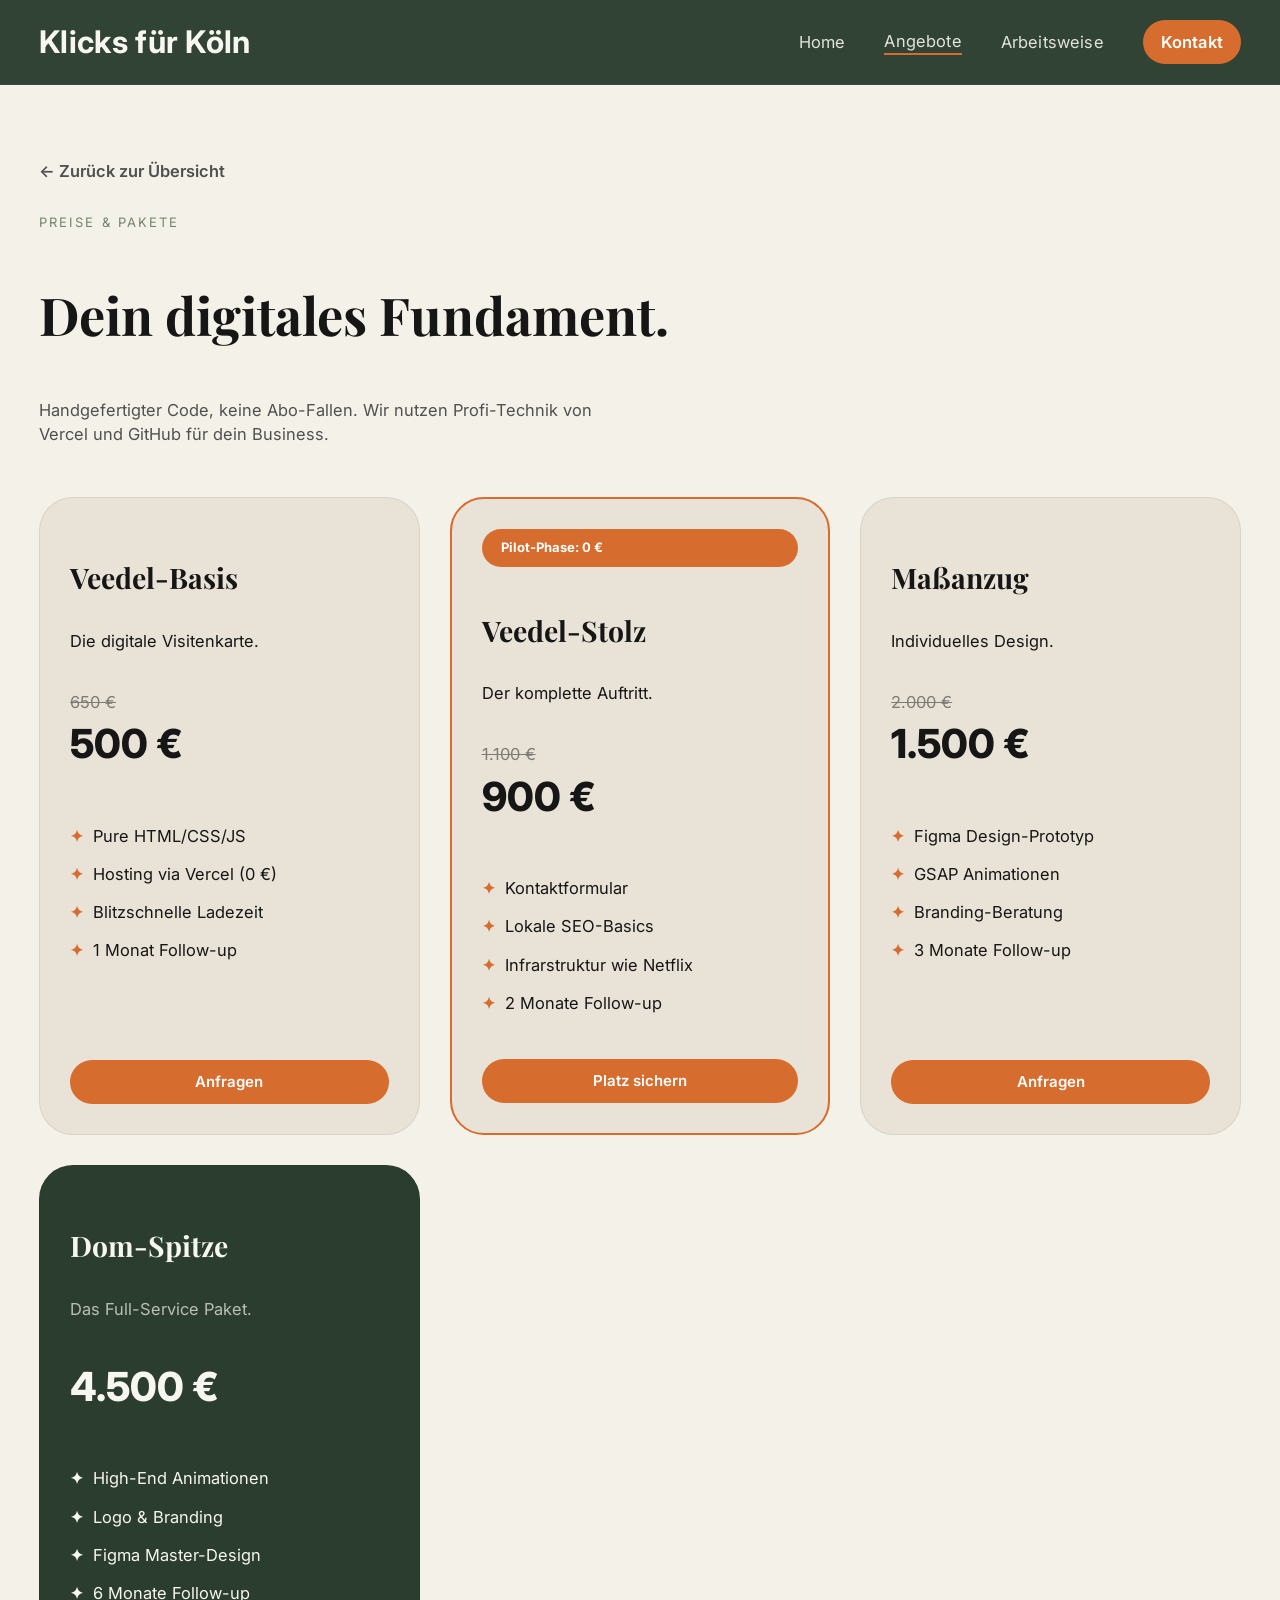
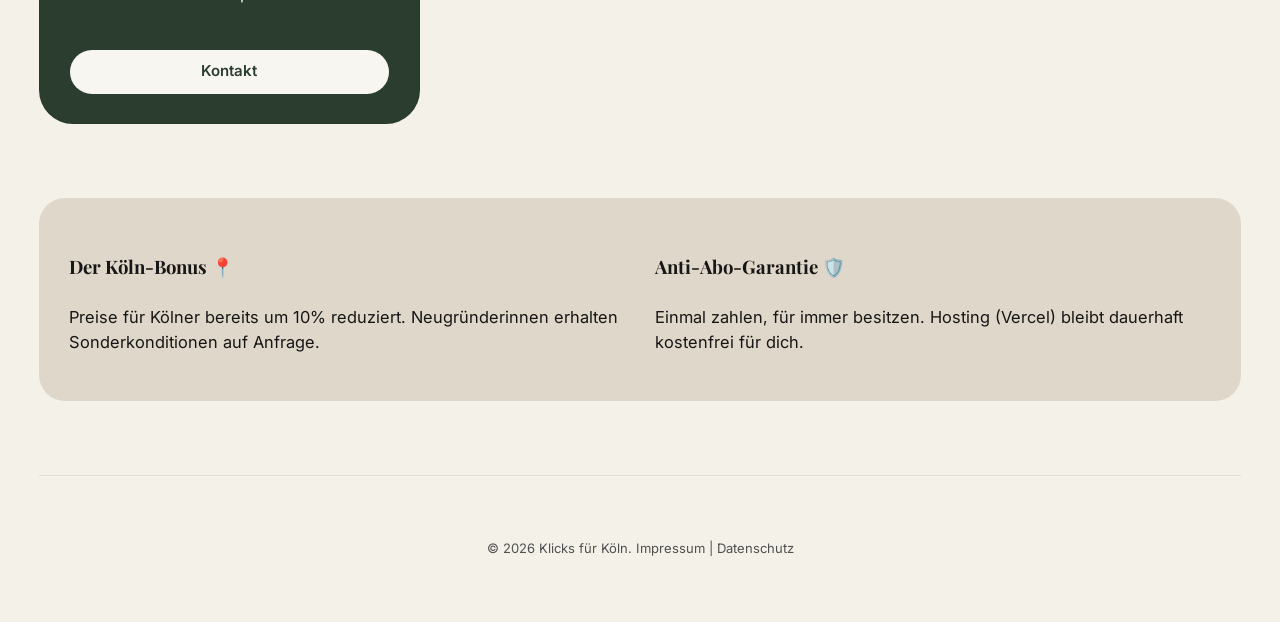
==== angebote.html @ dff70d5a "Create angebote.html" ====
<!DOCTYPE html>
<html lang="de">
<head>
<meta charset="UTF-8" />
<meta name="viewport" content="width=device-width, initial-scale=1.0" />
<title>Angebote | Klicks für Köln</title>
<link rel="preconnect" href="https://fonts.googleapis.com" />
<link rel="preconnect" href="https://fonts.gstatic.com" crossorigin />
<link href="https://fonts.googleapis.com/css2?family=Inter:wght@400;500;600;700&family=Playfair+Display:wght@600;700;800&display=swap" rel="stylesheet" />
<link rel="stylesheet" href="styles.css" />
<style>
/* Spezifisches Styling für die Angebots-Karten im Klicks-für-Köln Stil */
.pricing-section { padding: var(--space-6) 0; }

.pricing-grid {
display: grid;
grid-template-columns: repeat(auto-fit, minmax(280px, 1fr));
gap: var(--space-4);
margin-top: var(--space-5);
}

.offer-card {
background: var(--surface);
border: 1px solid var(--border);
border-radius: var(--radius-xl);
padding: var(--space-4);
display: flex;
flex-direction: column;
transition: transform 0.3s ease, box-shadow 0.3s ease;
}

.offer-card:hover {
transform: translateY(-8px);
box-shadow: 0 20px 40px rgba(0,0,0,0.05);
border-color: var(--orange);
}

.offer-card.premium {
background: var(--green-900);
color: var(--white-soft);
}

.offer-card h3 {
font-family: "Playfair Display", serif;
font-size: var(--text-lg);
margin-bottom: var(--space-2);
}

.price-box { margin: var(--space-3) 0; }
.old-price { text-decoration: line-through; opacity: 0.5; font-size: var(--text-sm); }
.current-price { font-size: 2.5rem; font-weight: 800; display: block; }

.feature-list { list-style: none; padding: 0; margin: var(--space-4) 0; flex-grow: 1; }
.feature-list li {
margin-bottom: var(--space-2);
display: flex;
align-items: center;
font-size: var(--text-sm);
}
.feature-list li::before { content: "✦"; color: var(--orange); margin-right: 10px; font-weight: bold; }
.offer-card.premium .feature-list li::before { color: var(--white-soft); }

.back-link {
display: inline-flex;
align-items: center;
gap: 10px;
margin-bottom: var(--space-4);
font-weight: 600;
color: var(--text-soft);
transition: color 0.2s;
}
.back-link:hover { color: var(--orange); }

.pilot-badge {
background: var(--orange);
color: white;
padding: var(--space-1) var(--space-3);
border-radius: var(--radius-pill);
font-weight: 700;
font-size: var(--text-xs);
display: inline-block;
margin-bottom: var(--space-2);
}
</style>
</head>
<body>
<header class="site-header">
<div class="header-inner">
<a href="index.html" class="brand">Klicks für Köln</a>
<nav class="desktop-nav">
<a href="index.html">Home</a>
<a href="angebote.html" style="opacity: 1; border-bottom: 2px solid var(--orange)">Angebote</a>
<a href="index.html#process">Arbeitsweise</a>
<a href="mailto:info@klicksfuerkoeln.de" class="header-cta-link">Kontakt</a>
</nav>
</div>
</header>

<main class="container" style="padding-top: var(--space-6);">
<a href="index.html" class="back-link">← Zurück zur Übersicht</a>

<section class="pricing-intro">
<p class="contact-kicker">Preise & Pakete</p>
<h1 style="font-family: 'Playfair Display', serif; font-size: var(--text-xl);">Dein digitales Fundament.</h1>
<p style="max-width: 600px; color: var(--text-soft); margin-top: var(--space-2);">
Handgefertigter Code, keine Abo-Fallen. Wir nutzen Profi-Technik von Vercel und GitHub für dein Business.
</p>
</section>

<div class="pricing-grid">
<div class="offer-card">
<h3>Veedel-Basis</h3>
<p class="text-soft">Die digitale Visitenkarte.</p>
<div class="price-box">
<span class="old-price">650 €</span>
<span class="current-price">500 €</span>
</div>
<ul class="feature-list">
<li>Pure HTML/CSS/JS</li>
<li>Hosting via Vercel (0 €)</li>
<li>Blitzschnelle Ladezeit</li>
<li>1 Monat Follow-up</li>
</ul>
<a href="mailto:info@klicksfuerkoeln.de" class="header-cta-link">Anfragen</a>
</div>

<div class="offer-card" style="border: 2px solid var(--orange);">
<span class="pilot-badge">Pilot-Phase: 0 €</span>
<h3>Veedel-Stolz</h3>
<p class="text-soft">Der komplette Auftritt.</p>
<div class="price-box">
<span class="old-price">1.100 €</span>
<span class="current-price">900 €</span>
</div>
<ul class="feature-list">
<li>Kontaktformular</li>
<li>Lokale SEO-Basics</li>
<li>Infrarstruktur wie Netflix</li>
<li>2 Monate Follow-up</li>
</ul>
<a href="mailto:info@klicksfuerkoeln.de" class="header-cta-link">Platz sichern</a>
</div>

<div class="offer-card">
<h3>Maßanzug</h3>
<p class="text-soft">Individuelles Design.</p>
<div class="price-box">
<span class="old-price">2.000 €</span>
<span class="current-price">1.500 €</span>
</div>
<ul class="feature-list">
<li>Figma Design-Prototyp</li>
<li>GSAP Animationen</li>
<li>Branding-Beratung</li>
<li>3 Monate Follow-up</li>
</ul>
<a href="mailto:info@klicksfuerkoeln.de" class="header-cta-link">Anfragen</a>
</div>

<div class="offer-card premium">
<h3>Dom-Spitze</h3>
<p style="opacity: 0.7">Das Full-Service Paket.</p>
<div class="price-box">
<span class="current-price">4.500 €</span>
</div>
<ul class="feature-list">
<li>High-End Animationen</li>
<li>Logo & Branding</li>
<li>Figma Master-Design</li>
<li>6 Monate Follow-up</li>
</ul>
<a href="mailto:info@klicksfuerkoeln.de" class="header-cta-link" style="background: var(--white-soft); color: var(--green-900) !important;">Kontakt</a>
</div>
</div>

<section style="margin: var(--space-6) 0; padding: var(--space-4); background: var(--surface-2); border-radius: var(--radius-lg);">
<div style="display: grid; grid-template-columns: repeat(auto-fit, minmax(250px, 1fr)); gap: var(--space-4);">
<div>
<h4 style="font-family: 'Playfair Display'; font-size: var(--text-md);">Der Köln-Bonus 📍</h4>
<p style="font-size: var(--text-sm); margin-top: 10px;">Preise für Kölner bereits um 10% reduziert. Neugründerinnen erhalten Sonderkonditionen auf Anfrage.</p>
</div>
<div>
<h4 style="font-family: 'Playfair Display'; font-size: var(--text-md);">Anti-Abo-Garantie 🛡️</h4>
<p style="font-size: var(--text-sm); margin-top: 10px;">Einmal zahlen, für immer besitzen. Hosting (Vercel) bleibt dauerhaft kostenfrei für dich.</p>
</div>
</div>
</section>
</main>

<footer class="container" style="padding: var(--space-5) 0; border-top: 1px solid var(--border); text-align: center;">
<p style="color: var(--text-soft); font-size: var(--text-xs);">© 2026 Klicks für Köln. <a href="impressum.html">Impressum</a> | <a href="datenschutz.html">Datenschutz</a></p>
</footer>
</body>
</html>
---- styles.css ----
:root {
/* Colors */
--bg: #f4f1e9;
--bg-soft: #efebe1;
--surface: #e9e3d7;
--surface-2: #dfd7ca;

--green-950: #243527;
--green-900: #2a3d2f;
--green-850: #324734;
--green-800: #39513b;
--green-700: #4d654f;
--green-500: #72866f;

--text: #161616;
--text-soft: #505050;
--white-soft: #f8f6f0;

--orange: #d76c2f;
--orange-dark: #b95b27;

--border: rgba(22, 22, 22, 0.08);
--border-strong: rgba(22, 22, 22, 0.18);

/* Radius */
--radius-xl: 2.125rem;
--radius-lg: 1.625rem;
--radius-md: 1.125rem;
--radius-pill: 999rem;

/* Layout */
--page-pad-x: clamp(1.125rem, 1rem + 1.8vw, 2.625rem);
--container: 82.5rem;
--header-height: 5.25rem;

/* Fluid spacing */
--space-1: clamp(0.5rem, 0.45rem + 0.15vw, 0.75rem);
--space-2: clamp(0.75rem, 0.65rem + 0.25vw, 1.125rem);
--space-3: clamp(1rem, 0.85rem + 0.45vw, 1.75rem);
--space-4: clamp(1.5rem, 1.15rem + 0.9vw, 2.75rem);
--space-5: clamp(2.25rem, 1.7rem + 1.8vw, 5rem);
--space-6: clamp(3.5rem, 2.2rem + 3vw, 7.5rem);

/* Fluid type */
--text-xs: clamp(0.78rem, 0.75rem + 0.08vw, 0.86rem);
--text-sm: clamp(0.95rem, 0.92rem + 0.15vw, 1.03rem);
--text-md: clamp(1.02rem, 0.96rem + 0.25vw, 1.18rem);
--text-lg: clamp(1.35rem, 1.05rem + 0.9vw, 2rem);
--text-xl: clamp(2rem, 1.1rem + 2.7vw, 4.2rem);
--hero-xl: clamp(3.4rem, 1.8rem + 5.4vw, 8.4rem);
}

*,
*::before,
*::after {
box-sizing: border-box;
}

html {
scroll-behavior: smooth;
-webkit-text-size-adjust: 100%;
text-size-adjust: 100%;
}

body {
margin: 0;
min-width: 20rem;
font-family: "Inter", sans-serif;
font-size: var(--text-sm);
color: var(--text);
background: var(--bg);
line-height: 1.5;
-webkit-font-smoothing: antialiased;
text-rendering: optimizeLegibility;
}

body.modal-open {
overflow: visible;
}

img,
picture,
svg,
canvas,
video {
display: block;
max-width: 100%;
height: auto;
}

a {
color: inherit;
text-decoration: none;
}

button,
input,
textarea,
select {
font: inherit;
}

button {
cursor: pointer;
}

.container {
width: min(100% - (2 * var(--page-pad-x)), var(--container));
margin-inline: auto;
}

/* Header */

.site-header {
position: sticky;
top: 0;
z-index: 1000;
min-height: var(--header-height);
background: rgba(42, 61, 47, 0.97);
backdrop-filter: blur(0.625rem);
-webkit-backdrop-filter: blur(0.625rem);
border-bottom: 1px solid rgba(255, 255, 255, 0.06);
}

.header-inner {
width: 100%;
min-height: var(--header-height);
padding-inline: var(--page-pad-x);
display: flex;
align-items: center;
justify-content: space-between;
gap: var(--space-3);
}

.brand {
font-family: "Inter", sans-serif;
font-size: clamp(1.5rem, 1.15rem + 1vw, 2rem);
font-weight: 700;
letter-spacing: 0.01em;
color: var(--white-soft);
white-space: nowrap;
}

.desktop-nav {
display: none;
align-items: center;
gap: clamp(1.5rem, 1rem + 1.8vw, 2.875rem);
}

.desktop-nav a {
color: rgba(248, 246, 240, 0.9);
font-size: var(--text-sm);
letter-spacing: 0.01em;
transition: opacity 0.2s ease;
}

.desktop-nav a:hover {
opacity: 0.72;
}

.header-cta,
.header-cta-link {
display: inline-flex;
align-items: center;
justify-content: center;
min-height: 2.75rem;
padding-inline: 1.125rem;
border: none;
border-radius: var(--radius-pill);
background: var(--orange);
color: #fff !important;
font-weight: 600;
font-size: 0.94rem;
transition: transform 0.2s ease, background 0.2s ease;
}

.header-cta:hover,
.header-cta-link:hover {
transform: translateY(-1px);
background: var(--orange-dark);
}

.menu-toggle {
width: 3rem;
height: 3rem;
border: none;
background: none;
display: inline-flex;
flex-direction: column;
justify-content: center;
gap: 0.3125rem;
padding: 0;
}

.menu-toggle span {
display: block;
width: 1.625rem;
height: 0.125rem;
margin-left: auto;
border-radius: 999rem;
background: var(--white-soft);
}

.mobile-menu {
display: none;
background: var(--green-950);
border-top: 1px solid rgba(255, 255, 255, 0.08);
}

.mobile-menu.is-open {
display: block;
}

.mobile-nav {
width: min(100% - (2 * var(--page-pad-x)), var(--container));
margin-inline: auto;
padding: 0.625rem 0 1.375rem;
display: grid;
gap: 0.25rem;
}

.mobile-nav a,
.mobile-contact-btn,
.mobile-contact-link {
border: none;
background: none;
text-align: left;
padding: 0.9375rem 0;
color: var(--white-soft);
font-size: 1.04rem;
border-bottom: 1px solid rgba(255, 255, 255, 0.1);
}

.mobile-contact-btn,
.mobile-contact-link {
color: var(--orange) !important;
font-weight: 600;
}

/* ==========================================================================
HERO SECTION & GRAPHIC (Master-Code)
========================================================================== */

.hero {
position: relative;
overflow: visible;
background: var(--bg);
/* Oben fast auf Null (0.5rem), unten kompakt */
padding-block: 3.5rem 0.5rem !important;
}

.hero-single {
position: relative;
width: min(100% - (2 * var(--page-pad-x)), var(--container));
margin-inline: auto;
padding-bottom: 0 !important;
margin-bottom: 0 !important;
}

.hero h1 {
margin: 0 auto;
font-family: "Inter", sans-serif;
font-weight: 700;
font-size: clamp(3.2rem, 11vw, 4.8rem);
line-height: 1.02 !important;
letter-spacing: 0.02em !important;
text-align: center; /* Harmonisch zur zentrierten Grafik auf Mobil */
max-width: 9ch;
text-transform: none;
}

.hero h1 br {
display: block;
content: "";
margin-top: 0.14em;
}

/* --- Responsive Anpassungen ab Tablet/Desktop (768px) --- */
@media (min-width: 768px) {
.hero {
/* Dein ursprüngliches Fluid-Spacing für Desktop */
padding-block: clamp(4.5rem, 3rem + 4vw, 7rem) clamp(9rem, 8rem + 8vw, 14rem);
}

.hero h1 {
text-align: left; /* Klassischer Desktop-Look */
margin: 0;
}
}

/* ==========================================================================
HERO GRAPHIC CONTAINER (Das Herzstück)
========================================================================== */

.hero-graphic {
width: 100%;
margin: 0 auto;
padding-top: 0 !important;
margin-top: -15px !important; /* Zieht das SVG näher an die Headline */
max-height: 600px;
display: flex;
justify-content: center;
align-items: flex-start;
}

.hero-graphic-svg {
width: 100%;
height: auto;
}

/* Sichtbarkeit steuern */
.mobile-only {
display: block;
max-width: 380px; /* Ein klein wenig schmaler macht die ganze Einheit "höher" */
margin: 0 auto;
}

.desktop-only {
display: none !important;
}

@media (min-width: 768px) {
.mobile-only {
display: none !important;
}
.desktop-only {
    display: block !important;
    /* Von 1200px auf 1560px erhöht (+30%) */
    max-width: 1560px; 
    /* Optional: Falls die Grafik zu weit nach rechts rutscht */
    margin-inline: auto; 
  }

  .hero-graphic {
    padding-top: 50px !important;
    /* Von 700px auf 950px erhöht, damit Platz für die Skalierung ist */
    max-height: 950px; 
    /* WICHTIG: Erlaubt dem Container, breiter als der Standard-Content zu sein */
    width: 130%; 
    margin-left: -15%; /* Zentriert die überbreite Grafik wieder */
  }
}




/* ==========================================================================
MOBILE PILOT OFFER BLOCK
zwischen Hero und Services
========================================================================== */

.pilot-offer {
display: block;
padding: 0 1.25rem 2.5rem;
margin-top: -0.5rem;
}

.pilot-offer__inner {
background: #f6f2ea;
border: 1px solid rgba(22, 22, 22, 0.06);
border-radius: 1.5rem;
padding: 1.3rem 1.2rem 1.35rem;
box-shadow: 0 10px 30px rgba(0, 0, 0, 0.04);
}

.pilot-offer__eyebrow {
margin: 0 0 0.55rem;
font-family: "Inter", sans-serif;
font-size: 0.88rem;
line-height: 1;
font-weight: 600;
letter-spacing: 0.08em;
text-transform: uppercase;
color: var(--orange);
}

.pilot-offer__title {
margin: 0 0 0.8rem;
font-family: "Inter", sans-serif;
font-size: clamp(1.45rem, 5.4vw, 1.9rem);
line-height: 1.08;
font-weight: 700;
color: var(--text);
}

.pilot-offer__text {
margin: 0 0 1rem;
font-family: "Inter", sans-serif;
font-size: 1rem;
line-height: 1.5;
color: var(--text-soft);
}

.pilot-offer__list {
list-style: none;
margin: 0 0 1.15rem;
padding: 0;
display: grid;
gap: 0.65rem;
}

.pilot-offer__list li {
position: relative;
padding-left: 1.35rem;
font-family: "Inter", sans-serif;
font-size: 0.97rem;
line-height: 1.45;
color: var(--text);
}

.pilot-offer__list li::before {
content: "";
position: absolute;
left: 0;
top: 0.42rem;
width: 0.42rem;
height: 0.42rem;
border-radius: 50%;
background: var(--green-900);
}

.pilot-offer__button {
display: inline-flex;
align-items: center;
justify-content: center;
width: 100%;
min-height: 3.35rem;
padding: 0.95rem 1.2rem;
border: none;
border-radius: 999rem;
background: var(--green-900);
color: #fff;
font-family: "Inter", sans-serif;
font-size: 1rem;
font-weight: 600;
letter-spacing: 0.01em;
transition: transform 0.18s ease, background 0.18s ease;
}

.pilot-offer__button:hover,
.pilot-offer__button:active {
background: var(--green-800);
transform: translateY(-1px);
}

/* Nur mobil sichtbar */
@media (min-width: 768px) {
.pilot-offer {
display: none;
}
}

/* ==========================================================================
SECTION 2 (SERVICES) & ÜBERGÄNGE
========================================================================== */

.section {
padding-block: var(--space-6);
}

.services {
/* Zieht die Sektion auf Mobil näher an die Grafik ran */
margin-top: 1rem !important;
}

@media (min-width: 768px) {
.services {
margin-top: clamp(4rem, 6vw, 6rem);
}
}

.section-head { margin-bottom: var(--space-4); }
.section-head--center { text-align: center; }

.section-kicker {
margin: 0 0 0.75rem;
font-size: var(--text-xs);
letter-spacing: 0.16em;
text-transform: uppercase;
color: var(--green-500);
}

.section h2 {
margin: 0;
font-family: "Playfair Display", serif;
font-size: var(--text-xl);
line-height: 1.02;
letter-spacing: -0.03em;
}

/* ==========================================================================
PFAD-STYLES (IDs für Animation)
========================================================================== */

/* --- 1. Die Fassungen & Basis (Dunkler Ton: #D26D14) --- */
#fassung-links,
#fassung-rechts {
fill: #D26D14;
stroke: none;
}

/* --- 2. Die Filamente (Helles Leuchten: #F4DE85) --- */
#filament-links,
#filament-rechts,
#filament-mobil {
stroke: #F4DE85;
stroke-width: 2.5;
stroke-linecap: round;
}

/* --- 3. Die Bulb & das Leucht-O (Dein Standard-Orange) --- */
/* Die Bulb ist der Glaskörper, der soll im kräftigen Orange strahlen */
#bulb,
#bulb-mobil,
#leucht-o,
#leucht-o-mobil {
fill: var(--orange);
stroke: none;
}

/* --- 4. Der Dom (Spitzen + Basis) & Restliche Elemente --- */
/* Hier stellen wir sicher, dass der Dom komplett orange ist */
#spitzen,
#spitzen-mobil,
#basis,
#basis-mobil,
#dom,
#dom-mobil,
#powerbutton,
#powerbutton-mobil,
#cursor,
#cursor-mobil,
#group-1 { /* Deine Gruppe für die Desktop-Elemente */
fill: var(--orange);
stroke: none;
}

/* --- 5. Alle Leitungen & Pfade (Nur Kontur, keine Füllung) --- */
#leitung,
#leitung-mobil,
#line-horizontal,
#line-horizontal-mobil,
#line-vertikal,
#line-vertikal-mobil {
fill: none;
stroke: var(--orange);
stroke-width: 3;
stroke-linecap: round;
}


/* Alles auf klein geschrieben korrigiert */
#dom-mobil,
#leucht-o-mobil,
#leitung-mobil,
#cursor-mobil {
visibility: visible;
}



/* Services */

.services-layout {
width: min(100% - (2 * var(--page-pad-x)), var(--container));
margin-inline: auto;
display: grid;
gap: clamp(2rem, 1.5rem + 2vw, 4.75rem);
align-items: start;
}

.services-left h2 {
margin-bottom: clamp(1.5rem, 1rem + 1.6vw, 2.25rem);
font-family: "Inter", sans-serif;
font-weight: 700;
font-size: clamp(2.4rem, 1.4rem + 3vw, 4.4rem);
line-height: 0.95;
letter-spacing: -0.05em;
}

.services-list {
display: grid;
gap: clamp(0.875rem, 0.7rem + 0.5vw, 1.5rem);
}

.service-link {
border: none;
background: none;
padding: 0;
text-align: left;
font-family: "Inter", sans-serif;
font-size: clamp(1.6rem, 1rem + 2vw, 4rem);
font-weight: 600;
line-height: 0.98;
letter-spacing: -0.045em;
color: rgba(23, 23, 23, 0.42);
transition: color 0.2s ease;
}

.service-link:hover {
color: var(--green-900);
}

.service-link.is-active {
color: var(--green-900);
}

.services-right {
display: flex;
flex-direction: column;
justify-content: center;
gap: var(--space-3);
}

.services-brand {
margin: 0;
max-width: 34rem;
color: var(--green-900);
font-size: var(--text-md);
line-height: 1.8;
}

.services-description {
margin: 0;
max-width: 34rem;
color: var(--text-soft);
font-size: var(--text-md);
line-height: 1.82;
}

/* Desktop layout switches */

@media (min-width: 48rem) {
.desktop-nav {
display: flex;
}

.menu-toggle,
.mobile-menu {
display: none !important;
}

.services-layout,
.embedded-contact-grid {
grid-template-columns: 1.02fr 0.98fr;
}

.footer-inner {
grid-template-columns: 1fr auto 1fr;
align-items: center;
text-align: left;
}

.footer-inner > *:nth-child(2) {
justify-self: center;
}

.footer-inner > *:last-child {
justify-self: end;
}
}

@media (min-width: 64rem) {
.hero {
padding-block: 6.25rem 8rem;
}
}

/* Process */

.process-center {
width: min(100% - (2 * var(--page-pad-x)), 61.25rem);
margin-inline: auto;
}

.process-list {
display: grid;
gap: var(--space-2);
}

.process-item {
display: grid;
grid-template-columns: 3.5rem 1fr;
gap: var(--space-3);
padding-block: clamp(1.125rem, 1rem + 0.5vw, 1.5rem);
border-bottom: 1px solid var(--border);
}

.process-number {
font-family: "Playfair Display", serif;
font-size: clamp(1.65rem, 1.35rem + 0.8vw, 1.95rem);
line-height: 1;
color: var(--orange);
}

.process-item h3 {
margin: 0 0 0.625rem;
font-size: clamp(1.05rem, 1rem + 0.25vw, 1.18rem);
}

.process-item p {
margin: 0;
max-width: 52ch;
color: var(--text-soft);
line-height: 1.76;
}

/* About */

.about-copy {
width: min(100% - (2 * var(--page-pad-x)), 70rem);
margin-inline: auto;
}

.about h2,
.about-copy h2 {
max-width: 14ch;
text-wrap: balance;
}

.about-copy p:not(.section-kicker) {
margin: 1.125rem 0 0;
max-width: 52rem;
color: var(--text-soft);
line-height: 1.84;
font-size: var(--text-md);
}

.about-statement {
padding-block: clamp(6rem, 10vw, 10rem);
}

/*.about-statement .container {
max-width: none;
}*/

.about-statement h2 {
max-width: 22ch;
margin: 0;

font-family: "Inter", sans-serif;
font-weight: 700;

font-size: clamp(2.6rem, 4.2vw, 4.8rem); /* 🔥 deutlich ruhiger */
line-height: 1;
letter-spacing: -0.03em;
}

.about-subtext {
margin-top: 1.8rem;
max-width: 36rem;

font-size: 1rem;
line-height: 1.7;
color: var(--text-soft);
}

/* Projects */

.project-list {
display: grid;
gap: var(--space-3);
}

.project-card {
background: rgba(255, 255, 255, 0.3);
border: 1px solid var(--border);
border-radius: var(--radius-xl);
padding: clamp(1.25rem, 1rem + 1vw, 1.75rem) clamp(1.125rem, 1rem + 0.8vw, 1.5rem);
}

.project-card h3 {
margin: 0 0 0.875rem;
font-family: "Playfair Display", serif;
font-size: clamp(1.45rem, 1.2rem + 0.8vw, 1.8rem);
}

.project-card a {
color: var(--orange);
font-weight: 600;
}

/* Embedded contact */

.embedded-contact-grid {
width: min(100% - (2 * var(--page-pad-x)), 70rem);
margin-inline: auto;
display: grid;
gap: clamp(1.75rem, 1.3rem + 1.5vw, 4rem);
align-items: start;
}

.embedded-contact-copy h2 {
max-width: 14ch;
text-wrap: balance;
}

.embedded-contact-copy p:not(.section-kicker) {
margin: 1rem 0 0;
max-width: 38rem;
color: var(--text-soft);
line-height: 1.8;
}

.embedded-contact-form {
display: grid;
gap: 1.5rem;
padding-top: 0.25rem;
}

/* Line fields */

.line-field {
display: block;
}

.line-field span {
display: block;
margin-bottom: 0.75rem;
font-size: var(--text-sm);
color: var(--text-soft);
}

.required {
color: var(--orange);
}

.line-field input,
.line-field textarea {
width: 100%;
border: none;
border-bottom: 1px solid var(--border-strong);
background: transparent;
padding: 0 0 0.875rem;
color: var(--text);
outline: none;
border-radius: 0;
}

.line-field input:focus,
.line-field textarea:focus {
border-bottom-color: var(--green-900);
}

.textarea-field textarea {
min-height: 7.5rem;
resize: vertical;
}

.form-privacy {
margin: 0;
font-size: 0.94rem;
color: var(--text-soft);
line-height: 1.7;
}

.form-privacy a {
color: var(--orange);
}

.form-status {
margin: 0;
color: var(--green-900);
font-size: 0.95rem;
}

/* Buttons */

.btn {
display: inline-flex;
align-items: center;
justify-content: center;
min-height: 3.5rem;
padding-inline: 1.5rem;
border: none;
border-radius: var(--radius-pill);
font-weight: 600;
font-size: 1rem;
transition: transform 0.2s ease, background 0.2s ease;
}

.btn:hover {
transform: translateY(-1px);
}

.btn-orange {
background: var(--orange);
color: #fff;
}

.btn-orange:hover {
background: var(--orange-dark);
}

/* Footer */

.site-footer {
margin-top: clamp(4rem, 3rem + 2vw, 5.5rem);
padding: 1.5rem 0 2.25rem;
border-top: 1px solid var(--border);
background: var(--bg);
}

.footer-inner {
width: min(100% - (2 * var(--page-pad-x)), var(--container));
margin-inline: auto;
display: grid;
gap: 0.75rem;
justify-items: center;
text-align: center;
}

.footer-social {
color: var(--green-900);
font-weight: 600;
}

.footer-copy {
margin: 0;
color: var(--text-soft);
font-size: 0.95rem;
}

.footer-links {
display: flex;
align-items: center;
gap: 0.625rem;
flex-wrap: wrap;
justify-content: center;
}

.footer-links a,
.footer-links span {
color: var(--text-soft);
font-size: 0.94rem;
}

/* Floating button */

.floating-project-btn {
position: fixed;
right: clamp(1rem, 0.8rem + 0.8vw, 1.375rem);
bottom: clamp(1rem, 0.8rem + 0.8vw, 1.375rem);
z-index: 1200;
min-height: 4rem;
padding-inline: 1.5rem;
border: none;
border-radius: var(--radius-pill);
background: var(--orange);
color: #fff;
font-weight: 700;
font-size: 1rem;
box-shadow: 0 18px 36px rgba(214, 109, 48, 0.26);
animation: pulseProjectBtn 2s ease-in-out infinite;
transition: opacity 0.3s ease, transform 0.3s ease;
opacity: 1;
transform: none;
visibility: visible;
}

.floating-project-btn::before,
.floating-project-btn::after {
content: "";
position: absolute;
inset: 0;
border-radius: inherit;
border: 1px solid rgba(120, 120, 120, 0.24);
pointer-events: none;
}

.floating-project-btn::before {
animation: pulseRing 1.8s ease-out infinite;
}

.floating-project-btn::after {
animation: pulseRing 1.8s ease-out 0.55s infinite;
}

@media (max-width: 767px) {
.floating-project-btn {
opacity: 0;
pointer-events: none;
transition: opacity 0.4s ease;
}
}
@keyframes pulseProjectBtn {
0%, 100% {
transform: scale(1);
}
50% {
transform: scale(1.07);
}
}

@keyframes pulseRing {
0% {
transform: scale(1);
opacity: 0.32;
}
100% {
transform: scale(1.55);
opacity: 0;
}
}

/* Contact modal */

.contact-modal {
position: fixed;
inset: 0;
z-index: 2000;
display: none;
}

.contact-modal.is-open {
display: block;
}

.contact-backdrop {
position: absolute;
inset: 0;
background: rgba(15, 15, 15, 0.46);
}

.contact-dialog {
position: relative;
width: min(calc(100% - 1.5rem), 47.5rem);
max-height: calc(100dvh - 1.5rem);
overflow: auto;
margin: 0.75rem auto;
background: var(--bg);
border-radius: 1.75rem;
padding: 1.875rem 1.375rem 1.5rem;
box-shadow: 0 24px 60px rgba(0, 0, 0, 0.16);
}

.contact-close {
position: absolute;
top: 0.875rem;
right: 0.875rem;
width: 2.75rem;
height: 2.75rem;
border: none;
border-radius: 999rem;
background: var(--surface);
color: var(--text);
font-size: 1.65rem;
line-height: 1;
}

.contact-kicker {
margin: 0 0 0.625rem;
font-size: var(--text-xs);
letter-spacing: 0.16em;
text-transform: uppercase;
color: var(--green-500);
}

.contact-dialog h2 {
margin: 0;
max-width: 16ch;
font-family: "Playfair Display", serif;
font-size: clamp(2rem, 5vw, 3rem);
line-height: 1.02;
letter-spacing: -0.03em;
text-wrap: balance;
}

.contact-form {
margin-top: 1.75rem;
display: grid;
gap: 1.5rem;
}

.submit-btn {
width: 100%;
}

/* Flyer popup */

.flyer-popup {
position: fixed;
inset: 0;
z-index: 2200;
display: none;
}

.flyer-popup.is-open {
display: block;
}

.flyer-popup__backdrop {
position: absolute;
inset: 0;
background: rgba(18, 18, 18, 0.42);
}

.flyer-popup__card {
position: relative;
width: min(calc(100% - 1.5rem), 26.25rem);
margin: 18vh auto 0;
background: var(--bg);
color: var(--text);
border-radius: 1.75rem;
padding: 1.5rem 1.25rem 1.375rem;
box-shadow: 0 24px 60px rgba(0, 0, 0, 0.16);
}

.flyer-popup__x {
position: absolute;
top: 0.75rem;
right: 0.75rem;
width: 2.5rem;
height: 2.5rem;
border: none;
border-radius: 999rem;
background: var(--surface);
color: var(--text);
font-size: 1.5rem;
line-height: 1;
}

.flyer-popup__kicker {
margin: 0 0 0.625rem;
font-size: var(--text-xs);
letter-spacing: 0.16em;
text-transform: uppercase;
color: var(--green-500);
}

.flyer-popup__card h2 {
margin: 0;
font-family: "Playfair Display", serif;
font-size: clamp(1.9rem, 6vw, 2.5rem);
line-height: 1.04;
letter-spacing: -0.03em;
text-wrap: balance;
}

.flyer-popup__card p {
margin: 1rem 0 0;
color: var(--text-soft);
line-height: 1.72;
}

.flyer-popup__card .btn {
width: 100%;
margin-top: 1.25rem;
}

.flyer-popup__mail {
display: inline-block;
margin-top: 0.875rem;
color: var(--orange);
font-weight: 600;
word-break: break-word;
}


/* Legal pages */

.legal-page {
padding: clamp(4rem, 3rem + 3vw, 5.5rem) 0;
min-height: calc(100vh - var(--header-height));
}

.legal-wrap {
width: min(100% - (2 * var(--page-pad-x)), 53.75rem);
margin-inline: auto;
}

.legal-wrap h1 {
margin: 0;
font-family: "Playfair Display", serif;
font-size: clamp(3rem, 7vw, 5rem);
line-height: 0.95;
letter-spacing: -0.04em;
text-wrap: balance;
}

.legal-content {
margin-top: 2.125rem;
display: grid;
gap: 1.125rem;
}

.legal-content p {
margin: 0;
font-size: var(--text-md);
line-height: 1.85;
color: var(--text-soft);
}

/* Responsive switches */

@media (min-width: 48rem) {
.desktop-nav {
display: flex;
}
  
.menu-toggle,
.mobile-menu {
display: none !important;
}

.embedded-contact-grid {
grid-template-columns: 0.88fr 1.12fr;
}

.contact-dialog {
margin: 2.5rem auto;
padding: 2.25rem 2.125rem 1.75rem;
}

.submit-btn {
width: auto;
min-width: 13.75rem;
}

.floating-project-btn {
right: 1rem;
bottom: 5.5rem;
min-height: 3.25rem;
padding-inline: 1.1rem;
font-size: 0.95rem;
}

.footer-inner {
grid-template-columns: 1fr auto 1fr;
align-items: center;
text-align: left;
}

.footer-inner > *:nth-child(2) {
justify-self: center;
}

.footer-inner > *:last-child {
justify-self: end;
}
}


@media (max-width: 48rem) {
.section {
padding-block: clamp(3.5rem, 8vw, 5rem);
}

.hero {
padding-block: clamp(3.75rem, 8vw, 5.5rem);
}

.services-layout,
.embedded-contact-grid,
.process-list,
.project-list {
gap: 1.5rem;
}

.about-statement {
padding-block: clamp(4rem, 8vw, 5.5rem);
}

}


@media (min-width: 64rem) {
.section-head--center h2 {
max-width: 12ch;
margin-inline: auto;
}
}


/*DESKTOP*/
@media (min-width: 860px) {
.hero h1 {
font-size: clamp(5rem, 7vw, 8.2rem);
line-height: 0.9;
letter-spacing: -0.05em;
white-space: nowrap;
max-width: none;
}

.hero h1 br {
margin-top: 0.28em;
}
}

/* === Entrance Animation === */

.hero-title-anim,
.services-anim,
.floating-project-btn {
will-change: transform, opacity;
}

#powerbutton-mobil {
-webkit-touch-callout: none;
-webkit-user-select: none;
user-select: none;
-webkit-tap-highlight-color: transparent;
cursor: pointer;
}

.hero-graphic {
position: relative;
}

.hero-graphic * {
-webkit-touch-callout: none;
-webkit-user-select: none;
user-select: none;
-webkit-tap-highlight-color: transparent;
}

.hero-touch-left {
position: absolute;
left: 0;
top: 0;
width: 38%;
height: 100%;
z-index: 10;
background: transparent;
touch-action: pan-y;
}
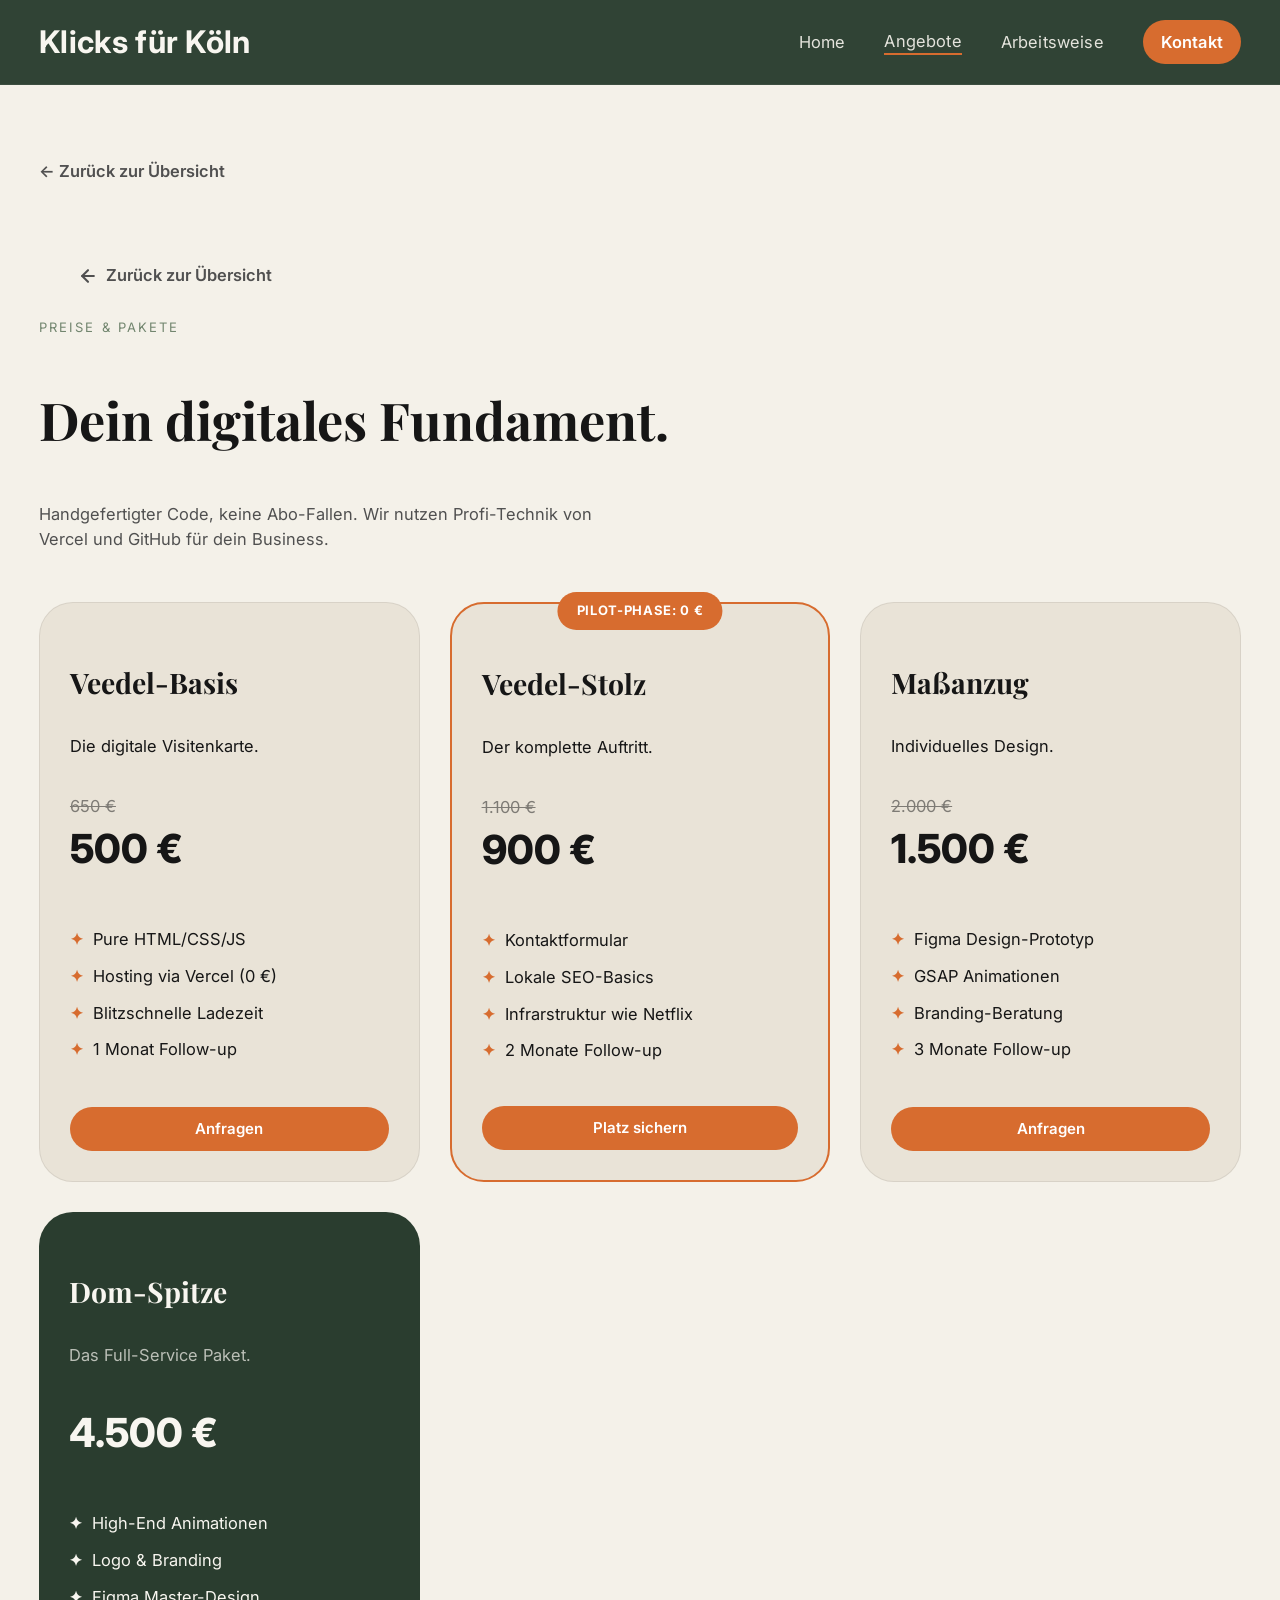
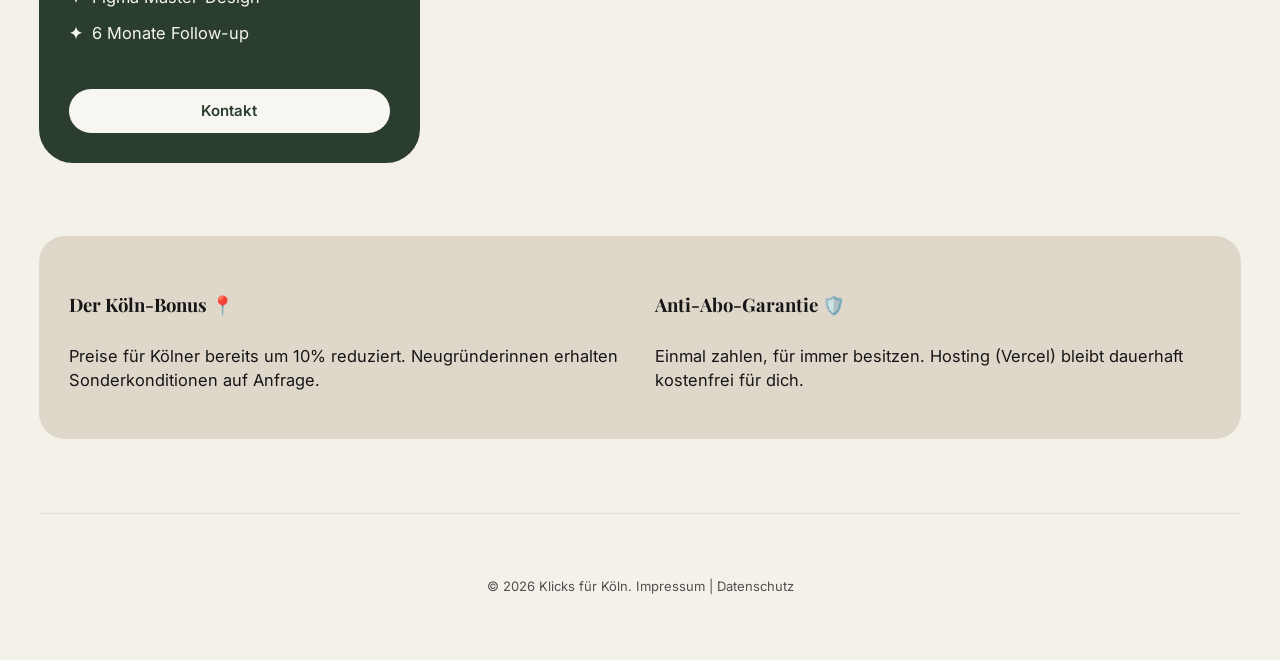
==== commit 07a7c18d: "Update angebote.html" ====
--- a/angebote.html
+++ b/angebote.html
@@ -98,7 +98,18 @@
 
 <main class="container" style="padding-top: var(--space-6);">
 <a href="index.html" class="back-link">← Zurück zur Übersicht</a>
-
+<main class="container" style="padding-top: var(--space-5);">
+<a href="index.html" class="back-home-link">
+<svg width="20" height="20" viewBox="0 0 24 24" fill="none" stroke="currentColor" stroke-width="2.5" stroke-linecap="round" stroke-linejoin="round">
+<line x1="19" y1="12" x2="5" y2="12"></line>
+<polyline points="12 19 5 12 12 5"></polyline>
+</svg>
+Zurück zur Übersicht
+</a>
+
+</main>
+
+  
 <section class="pricing-intro">
 <p class="contact-kicker">Preise & Pakete</p>
 <h1 style="font-family: 'Playfair Display', serif; font-size: var(--text-xl);">Dein digitales Fundament.</h1>
--- a/styles.css
+++ b/styles.css
@@ -1325,3 +1325,121 @@
 touch-action: pan-y;
 }
 
+
+/* --- Angebote Page Ergänzungen --- */
+
+.pricing-grid {
+display: grid;
+grid-template-columns: repeat(auto-fit, minmax(280px, 1fr));
+gap: var(--space-4);
+margin-top: var(--space-5);
+margin-bottom: var(--space-6);
+}
+
+.offer-card {
+background: var(--surface);
+border: 1px solid var(--border);
+border-radius: var(--radius-xl);
+padding: var(--space-4);
+display: flex;
+flex-direction: column;
+transition: transform 0.3s cubic-bezier(0.2, 0, 0.2, 1), box-shadow 0.3s ease;
+position: relative;
+}
+
+.offer-card:hover {
+transform: translateY(-8px);
+box-shadow: 0 20px 40px rgba(0, 0, 0, 0.05);
+border-color: var(--orange);
+}
+
+/* Highlight für das Premium-Paket */
+.offer-card.premium {
+background: var(--green-900);
+color: var(--white-soft) !important;
+border: none;
+}
+
+.offer-card h3 {
+font-family: "Playfair Display", serif;
+font-size: var(--text-lg);
+margin-bottom: var(--space-1);
+}
+
+.price-box {
+margin: var(--space-3) 0;
+}
+
+.old-price {
+text-decoration: line-through;
+opacity: 0.5;
+font-size: var(--text-sm);
+display: block;
+}
+
+.current-price {
+font-size: 2.25rem;
+font-weight: 800;
+color: var(--text);
+}
+
+.offer-card.premium .current-price {
+color: var(--white-soft);
+}
+
+.feature-list {
+list-style: none;
+padding: 0;
+margin: var(--space-4) 0;
+flex-grow: 1;
+}
+
+.feature-list li {
+margin-bottom: var(--space-2);
+display: flex;
+align-items: flex-start;
+font-size: var(--text-sm);
+line-height: 1.4;
+}
+
+.feature-list li::before {
+content: "✦";
+color: var(--orange);
+margin-right: 12px;
+font-weight: bold;
+}
+
+.offer-card.premium .feature-list li::before {
+color: var(--white-soft);
+}
+
+/* Der "Zurück zur Startseite" Link */
+.back-home-link {
+display: inline-flex;
+align-items: center;
+gap: 0.5rem;
+margin-bottom: var(--space-4);
+font-weight: 600;
+color: var(--text-soft);
+transition: color 0.2s ease;
+}
+
+.back-home-link:hover {
+color: var(--orange);
+}
+
+.pilot-badge {
+position: absolute;
+top: -12px;
+left: 50%;
+transform: translateX(-50%);
+background: var(--orange);
+color: white;
+padding: 6px 16px;
+border-radius: var(--radius-pill);
+font-size: 0.75rem;
+font-weight: 700;
+text-transform: uppercase;
+letter-spacing: 0.05em;
+white-space: nowrap;
+}
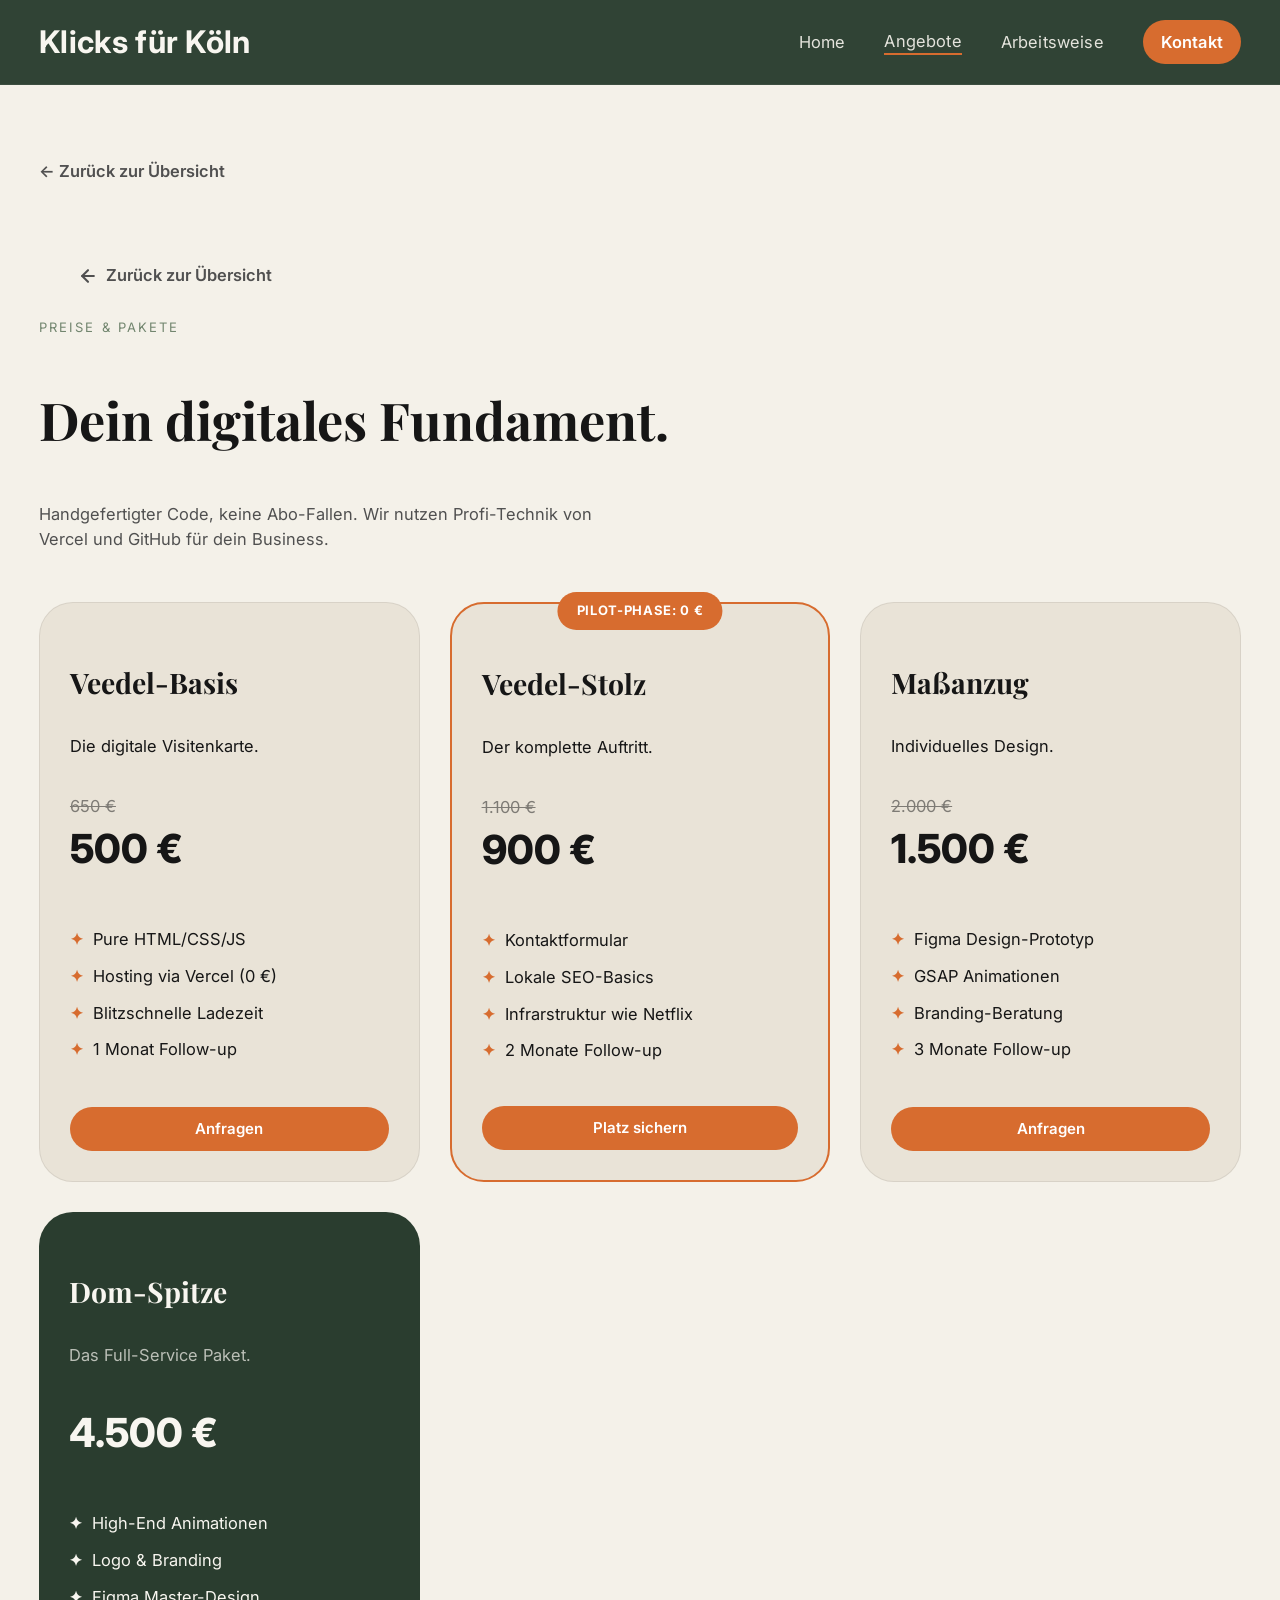
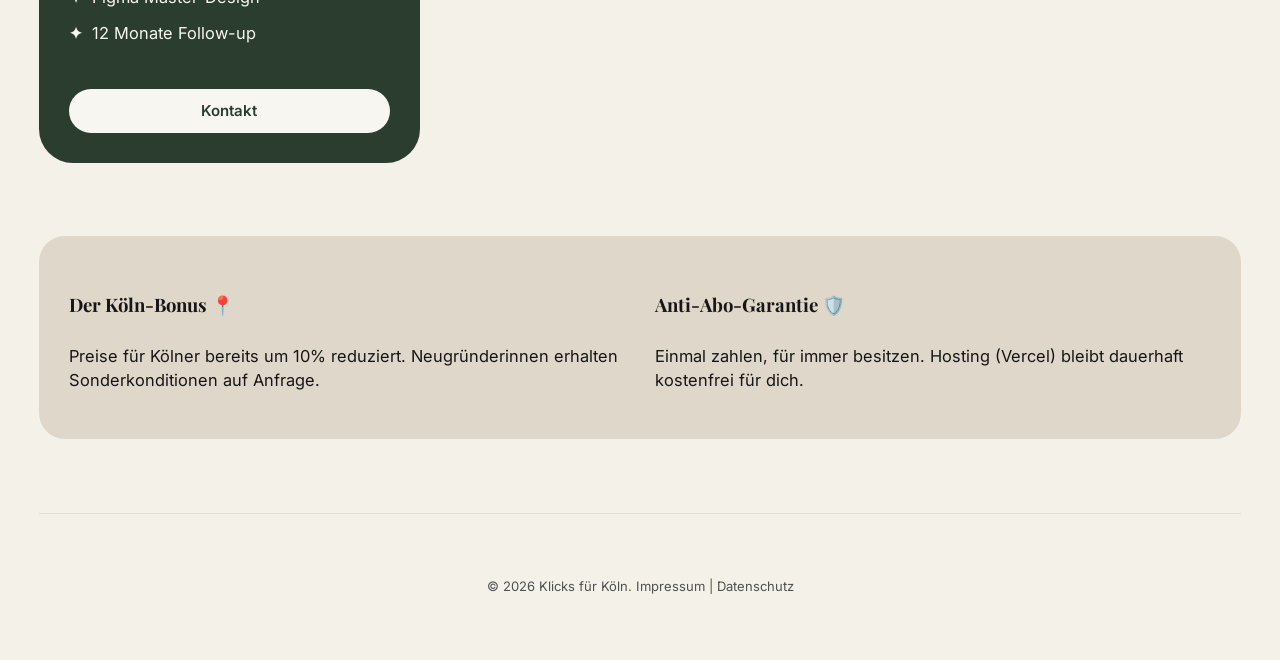
==== commit cebd87c1: "Update angebote.html" ====
--- a/angebote.html
+++ b/angebote.html
@@ -178,7 +178,7 @@
 <li>High-End Animationen</li>
 <li>Logo & Branding</li>
 <li>Figma Master-Design</li>
-<li>6 Monate Follow-up</li>
+<li>12 Monate Follow-up</li>
 </ul>
 <a href="mailto:info@klicksfuerkoeln.de" class="header-cta-link" style="background: var(--white-soft); color: var(--green-900) !important;">Kontakt</a>
 </div>
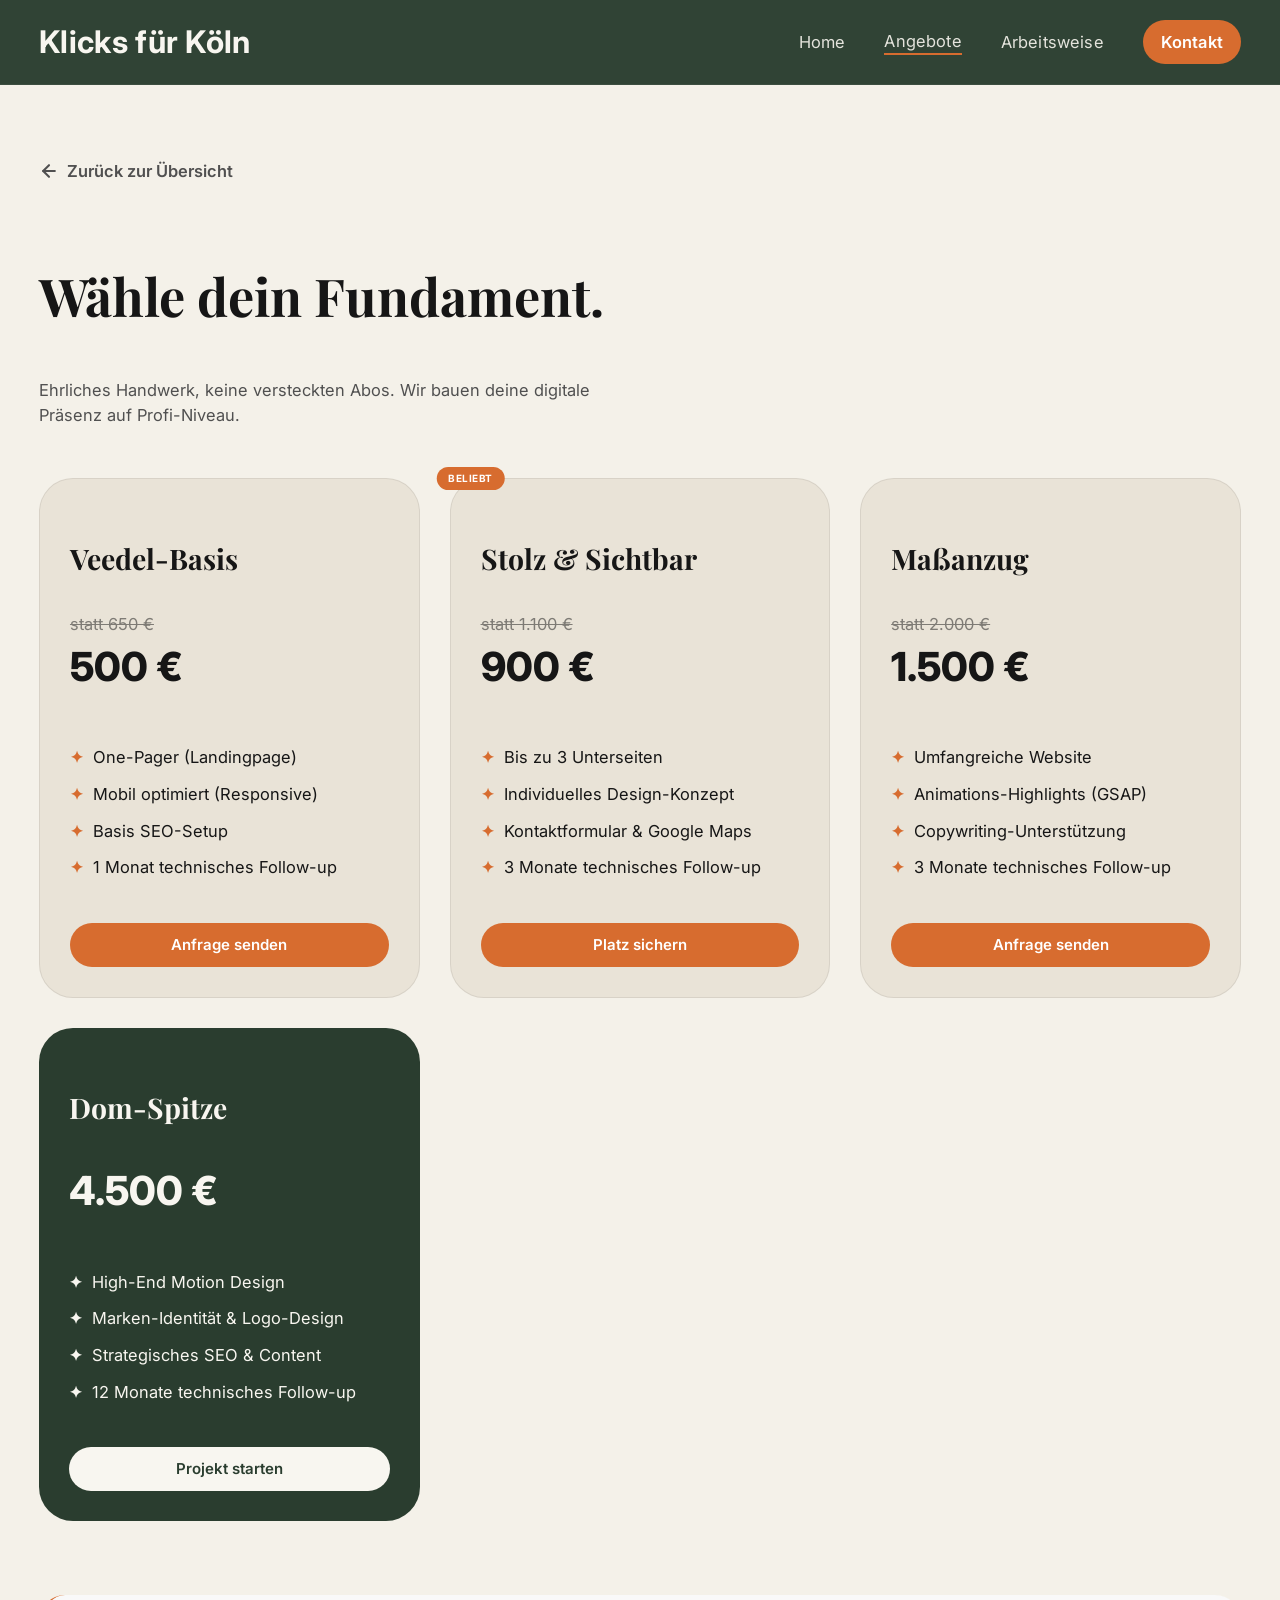
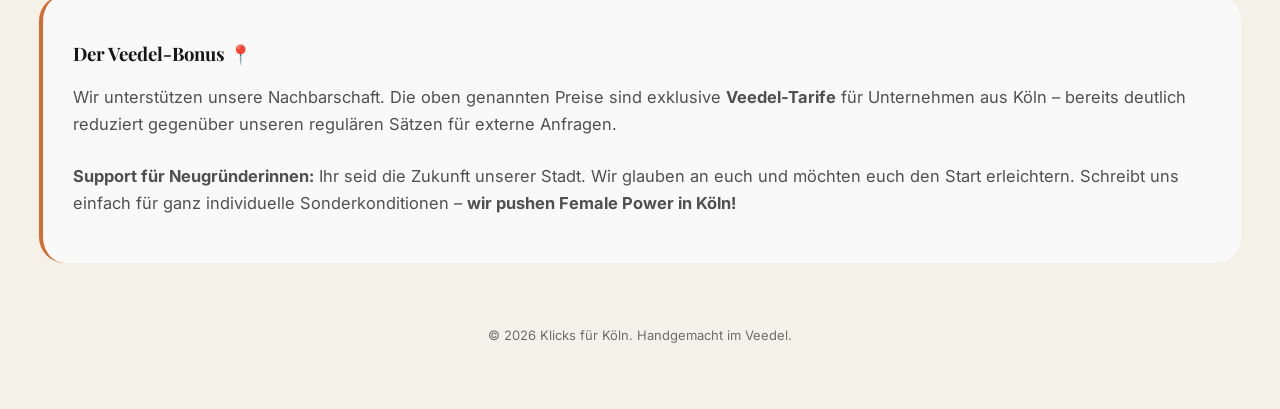
==== commit 9f5616c7: "Update angebote.html" ====
--- a/angebote.html
+++ b/angebote.html
@@ -9,7 +9,7 @@
 <link href="https://fonts.googleapis.com/css2?family=Inter:wght@400;500;600;700&family=Playfair+Display:wght@600;700;800&display=swap" rel="stylesheet" />
 <link rel="stylesheet" href="styles.css" />
 <style>
-/* Spezifisches Styling für die Angebots-Karten im Klicks-für-Köln Stil */
+/* Spezifisches Styling für die Angebots-Karten */
 .pricing-section { padding: var(--space-6) 0; }
 
 .pricing-grid {
@@ -27,6 +27,7 @@
 display: flex;
 flex-direction: column;
 transition: transform 0.3s ease, box-shadow 0.3s ease;
+position: relative;
 }
 
 .offer-card:hover {
@@ -38,6 +39,7 @@
 .offer-card.premium {
 background: var(--green-900);
 color: var(--white-soft);
+border: none;
 }
 
 .offer-card h3 {
@@ -47,15 +49,16 @@
 }
 
 .price-box { margin: var(--space-3) 0; }
-.old-price { text-decoration: line-through; opacity: 0.5; font-size: var(--text-sm); }
+.old-price { text-decoration: line-through; opacity: 0.5; font-size: var(--text-sm); display: block; }
 .current-price { font-size: 2.5rem; font-weight: 800; display: block; }
 
 .feature-list { list-style: none; padding: 0; margin: var(--space-4) 0; flex-grow: 1; }
 .feature-list li {
 margin-bottom: var(--space-2);
 display: flex;
-align-items: center;
+align-items: flex-start;
 font-size: var(--text-sm);
+line-height: 1.4;
 }
 .feature-list li::before { content: "✦"; color: var(--orange); margin-right: 10px; font-weight: bold; }
 .offer-card.premium .feature-list li::before { color: var(--white-soft); }
@@ -63,43 +66,53 @@
 .back-link {
 display: inline-flex;
 align-items: center;
-gap: 10px;
+gap: 8px;
 margin-bottom: var(--space-4);
 font-weight: 600;
 color: var(--text-soft);
-transition: color 0.2s;
-}
-.back-link:hover { color: var(--orange); }
+text-decoration: none;
+transition: color 0.2s, transform 0.2s;
+}
+.back-link:hover { color: var(--orange); transform: translateX(-4px); }
 
 .pilot-badge {
 background: var(--orange);
 color: white;
-padding: var(--space-1) var(--space-3);
+padding: 4px 12px;
 border-radius: var(--radius-pill);
 font-weight: 700;
-font-size: var(--text-xs);
-display: inline-block;
-margin-bottom: var(--space-2);
+font-size: 10px;
+text-transform: uppercase;
+position: absolute;
+top: -12px;
+left: 20px;
+}
+
+.veedel-footer {
+margin-top: var(--space-6);
+padding: var(--space-4);
+background: #f9f9f9;
+border-radius: var(--radius-lg);
+border-left: 4px solid var(--orange);
 }
 </style>
 </head>
 <body>
+
 <header class="site-header">
 <div class="header-inner">
 <a href="index.html" class="brand">Klicks für Köln</a>
 <nav class="desktop-nav">
 <a href="index.html">Home</a>
-<a href="angebote.html" style="opacity: 1; border-bottom: 2px solid var(--orange)">Angebote</a>
+<a href="angebote.html" style="border-bottom: 2px solid var(--orange)">Angebote</a>
 <a href="index.html#process">Arbeitsweise</a>
-<a href="mailto:info@klicksfuerkoeln.de" class="header-cta-link">Kontakt</a>
+<a href="index.html?openContact=true" class="header-cta-link">Kontakt</a>
 </nav>
 </div>
 </header>
 
 <main class="container" style="padding-top: var(--space-6);">
-<a href="index.html" class="back-link">← Zurück zur Übersicht</a>
-<main class="container" style="padding-top: var(--space-5);">
-<a href="index.html" class="back-home-link">
+<a href="index.html" class="back-link">
 <svg width="20" height="20" viewBox="0 0 24 24" fill="none" stroke="currentColor" stroke-width="2.5" stroke-linecap="round" stroke-linejoin="round">
 <line x1="19" y1="12" x2="5" y2="12"></line>
 <polyline points="12 19 5 12 12 5"></polyline>
@@ -107,100 +120,92 @@
 Zurück zur Übersicht
 </a>
 
-</main>
-
-  
 <section class="pricing-intro">
-<p class="contact-kicker">Preise & Pakete</p>
-<h1 style="font-family: 'Playfair Display', serif; font-size: var(--text-xl);">Dein digitales Fundament.</h1>
-<p style="max-width: 600px; color: var(--text-soft); margin-top: var(--space-2);">
-Handgefertigter Code, keine Abo-Fallen. Wir nutzen Profi-Technik von Vercel und GitHub für dein Business.
+<h1 style="font-family: 'Playfair Display', serif; font-size: var(--text-xl);">Wähle dein Fundament.</h1>
+<p style="color: var(--text-soft); max-width: 600px; margin-top: var(--space-2);">
+Ehrliches Handwerk, keine versteckten Abos. Wir bauen deine digitale Präsenz auf Profi-Niveau.
 </p>
 </section>
 
 <div class="pricing-grid">
 <div class="offer-card">
 <h3>Veedel-Basis</h3>
-<p class="text-soft">Die digitale Visitenkarte.</p>
-<div class="price-box">
-<span class="old-price">650 €</span>
+<div class="price-box">
+<span class="old-price">statt 650 €</span>
 <span class="current-price">500 €</span>
 </div>
 <ul class="feature-list">
-<li>Pure HTML/CSS/JS</li>
-<li>Hosting via Vercel (0 €)</li>
-<li>Blitzschnelle Ladezeit</li>
-<li>1 Monat Follow-up</li>
-</ul>
-<a href="mailto:info@klicksfuerkoeln.de" class="header-cta-link">Anfragen</a>
-</div>
-
-<div class="offer-card" style="border: 2px solid var(--orange);">
-<span class="pilot-badge">Pilot-Phase: 0 €</span>
-<h3>Veedel-Stolz</h3>
-<p class="text-soft">Der komplette Auftritt.</p>
-<div class="price-box">
-<span class="old-price">1.100 €</span>
+<li>One-Pager (Landingpage)</li>
+<li>Mobil optimiert (Responsive)</li>
+<li>Basis SEO-Setup</li>
+<li>1 Monat technisches Follow-up</li>
+</ul>
+<a href="index.html?openContact=true" class="header-cta-link">Anfrage senden</a>
+</div>
+
+<div class="offer-card">
+<span class="pilot-badge">Beliebt</span>
+<h3>Stolz & Sichtbar</h3>
+<div class="price-box">
+<span class="old-price">statt 1.100 €</span>
 <span class="current-price">900 €</span>
 </div>
 <ul class="feature-list">
-<li>Kontaktformular</li>
-<li>Lokale SEO-Basics</li>
-<li>Infrarstruktur wie Netflix</li>
-<li>2 Monate Follow-up</li>
-</ul>
-<a href="mailto:info@klicksfuerkoeln.de" class="header-cta-link">Platz sichern</a>
+<li>Bis zu 3 Unterseiten</li>
+<li>Individuelles Design-Konzept</li>
+<li>Kontaktformular & Google Maps</li>
+<li>3 Monate technisches Follow-up</li>
+</ul>
+<a href="index.html?openContact=true" class="header-cta-link">Platz sichern</a>
 </div>
 
 <div class="offer-card">
 <h3>Maßanzug</h3>
-<p class="text-soft">Individuelles Design.</p>
-<div class="price-box">
-<span class="old-price">2.000 €</span>
+<div class="price-box">
+<span class="old-price">statt 2.000 €</span>
 <span class="current-price">1.500 €</span>
 </div>
 <ul class="feature-list">
-<li>Figma Design-Prototyp</li>
-<li>GSAP Animationen</li>
-<li>Branding-Beratung</li>
-<li>3 Monate Follow-up</li>
-</ul>
-<a href="mailto:info@klicksfuerkoeln.de" class="header-cta-link">Anfragen</a>
+<li>Umfangreiche Website</li>
+<li>Animations-Highlights (GSAP)</li>
+<li>Copywriting-Unterstützung</li>
+<li>3 Monate technisches Follow-up</li>
+</ul>
+<a href="index.html?openContact=true" class="header-cta-link">Anfrage senden</a>
 </div>
 
 <div class="offer-card premium">
 <h3>Dom-Spitze</h3>
-<p style="opacity: 0.7">Das Full-Service Paket.</p>
 <div class="price-box">
 <span class="current-price">4.500 €</span>
 </div>
 <ul class="feature-list">
-<li>High-End Animationen</li>
-<li>Logo & Branding</li>
-<li>Figma Master-Design</li>
-<li>12 Monate Follow-up</li>
-</ul>
-<a href="mailto:info@klicksfuerkoeln.de" class="header-cta-link" style="background: var(--white-soft); color: var(--green-900) !important;">Kontakt</a>
-</div>
-</div>
-
-<section style="margin: var(--space-6) 0; padding: var(--space-4); background: var(--surface-2); border-radius: var(--radius-lg);">
-<div style="display: grid; grid-template-columns: repeat(auto-fit, minmax(250px, 1fr)); gap: var(--space-4);">
-<div>
-<h4 style="font-family: 'Playfair Display'; font-size: var(--text-md);">Der Köln-Bonus 📍</h4>
-<p style="font-size: var(--text-sm); margin-top: 10px;">Preise für Kölner bereits um 10% reduziert. Neugründerinnen erhalten Sonderkonditionen auf Anfrage.</p>
-</div>
-<div>
-<h4 style="font-family: 'Playfair Display'; font-size: var(--text-md);">Anti-Abo-Garantie 🛡️</h4>
-<p style="font-size: var(--text-sm); margin-top: 10px;">Einmal zahlen, für immer besitzen. Hosting (Vercel) bleibt dauerhaft kostenfrei für dich.</p>
-</div>
-</div>
-</section>
+<li>High-End Motion Design</li>
+<li>Marken-Identität & Logo-Design</li>
+<li>Strategisches SEO & Content</li>
+<li>12 Monate technisches Follow-up</li>
+</ul>
+<a href="index.html?openContact=true" class="header-cta-link" style="background: var(--white-soft); color: var(--green-900) !important;">Projekt starten</a>
+</div>
+</div>
+
+<div class="veedel-footer">
+<h2 style="font-family: 'Playfair Display'; font-size: var(--text-md); margin-bottom: 10px;">Der Veedel-Bonus 📍</h2>
+<p style="font-size: var(--text-sm); line-height: 1.6; color: var(--text-soft);">
+Wir unterstützen unsere Nachbarschaft. Die oben genannten Preise sind exklusive <strong>Veedel-Tarife</strong>
+für Unternehmen aus Köln – bereits deutlich reduziert gegenüber unseren regulären Sätzen für externe Anfragen.
+<br><br>
+<strong>Support für Neugründerinnen:</strong> Ihr seid die Zukunft unserer Stadt. Wir glauben an euch und
+möchten euch den Start erleichtern. Schreibt uns einfach für ganz individuelle Sonderkonditionen –
+<strong>wir pushen Female Power in Köln!</strong>
+</p>
+</div>
 </main>
 
-<footer class="container" style="padding: var(--space-5) 0; border-top: 1px solid var(--border); text-align: center;">
-<p style="color: var(--text-soft); font-size: var(--text-xs);">© 2026 Klicks für Köln. <a href="impressum.html">Impressum</a> | <a href="datenschutz.html">Datenschutz</a></p>
+<footer style="padding: var(--space-5) 0; text-align: center; font-size: var(--text-xs); opacity: 0.6;">
+<p>&copy; 2026 Klicks für Köln. Handgemacht im Veedel.</p>
 </footer>
+
 </body>
 </html>
 
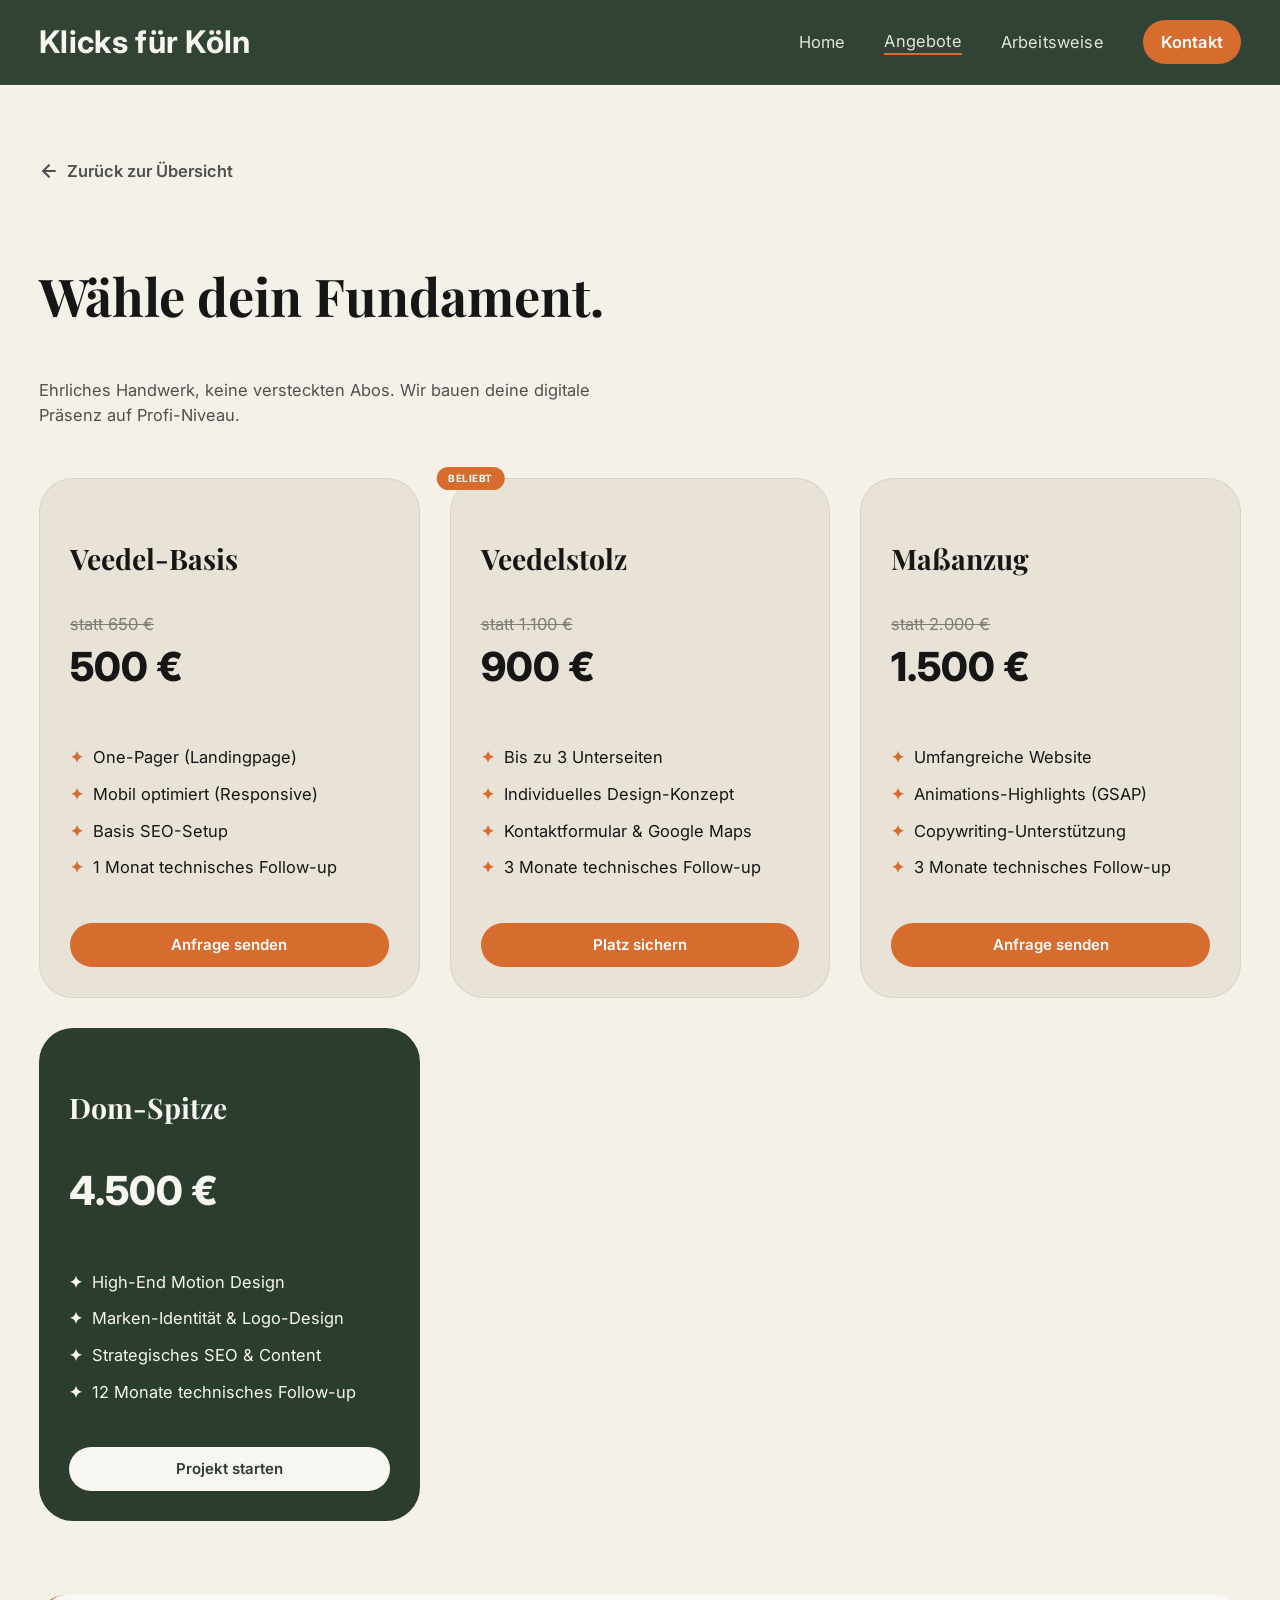
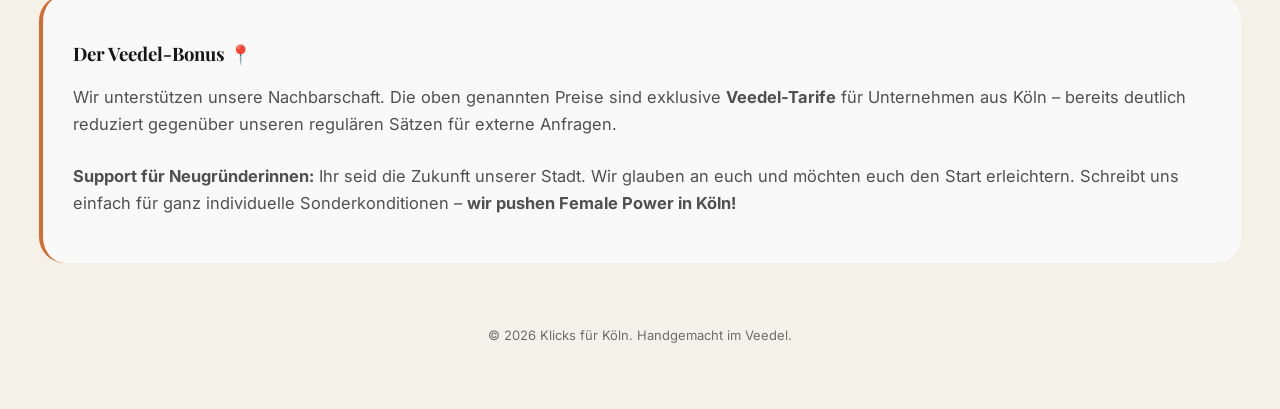
==== commit f5a714f9: "Update angebote.html" ====
--- a/angebote.html
+++ b/angebote.html
@@ -145,7 +145,7 @@
 
 <div class="offer-card">
 <span class="pilot-badge">Beliebt</span>
-<h3>Stolz & Sichtbar</h3>
+<h3>Veedelstolz</h3>
 <div class="price-box">
 <span class="old-price">statt 1.100 €</span>
 <span class="current-price">900 €</span>
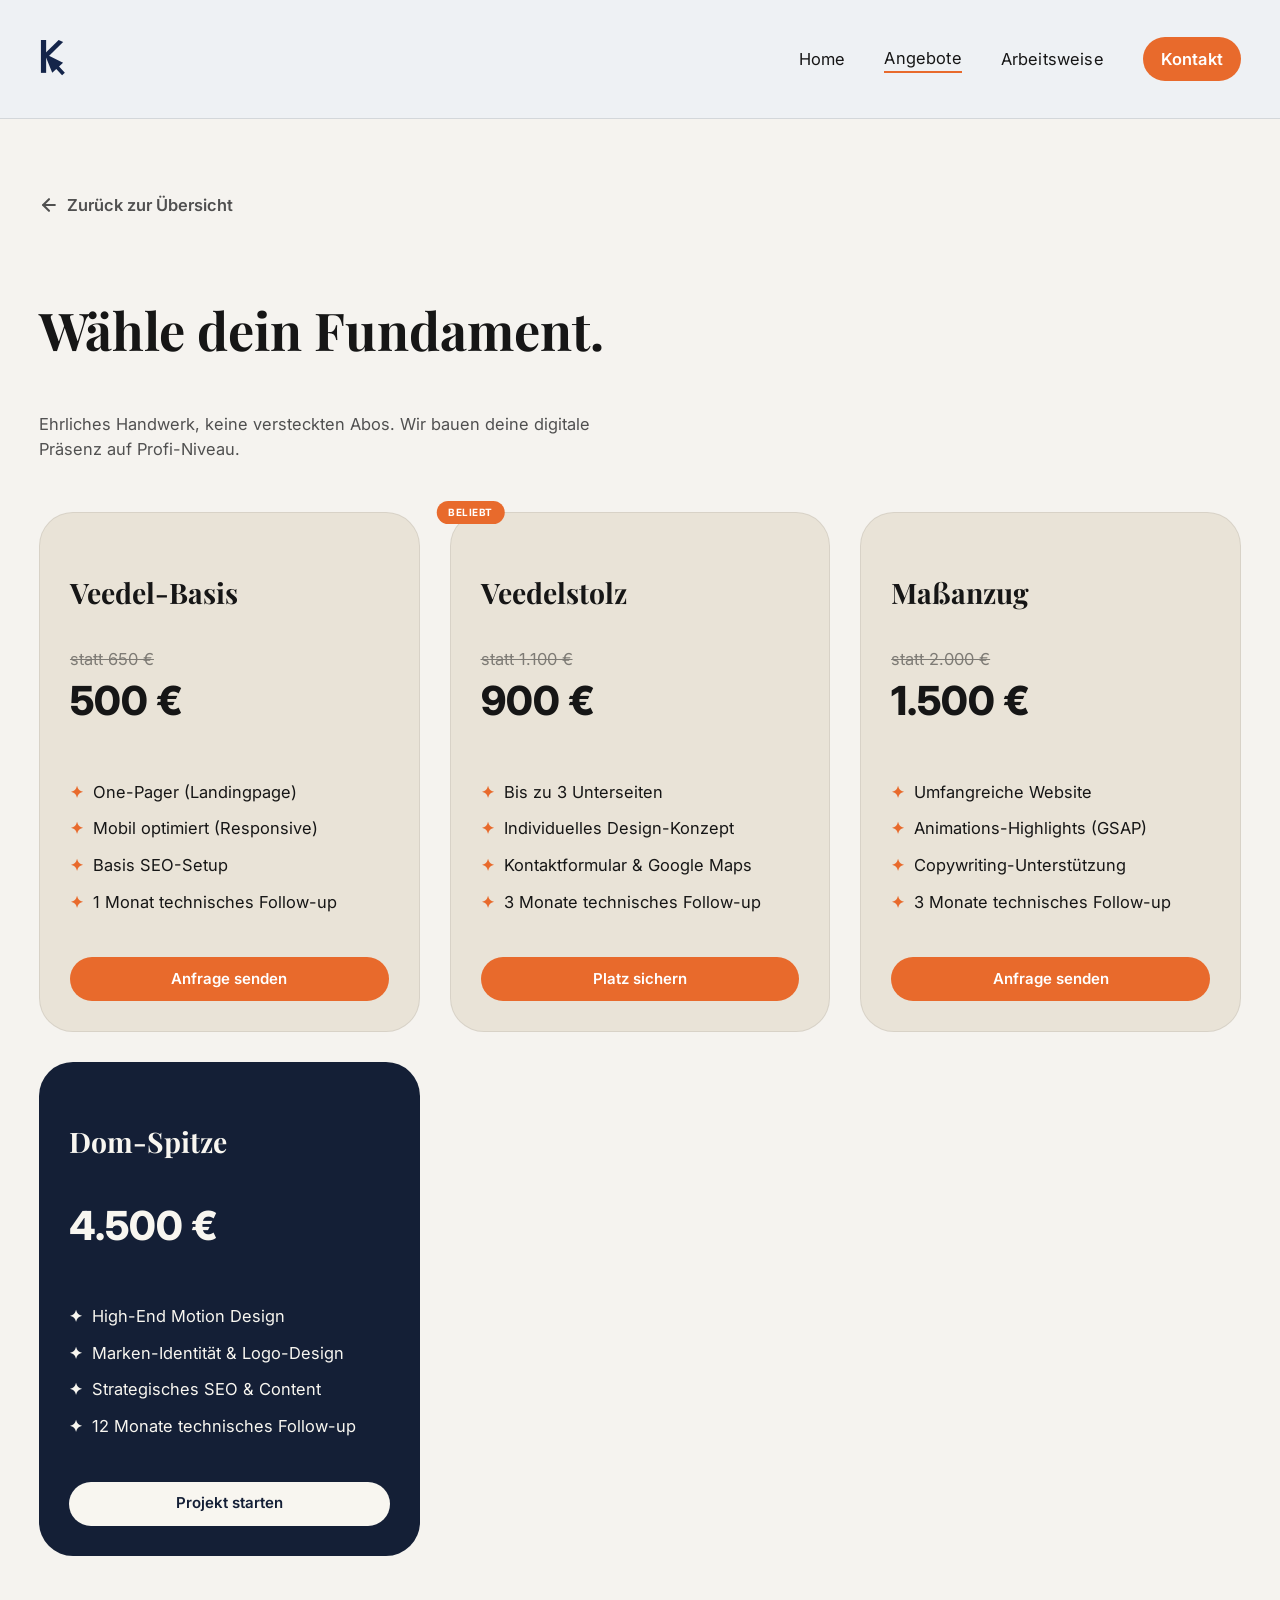
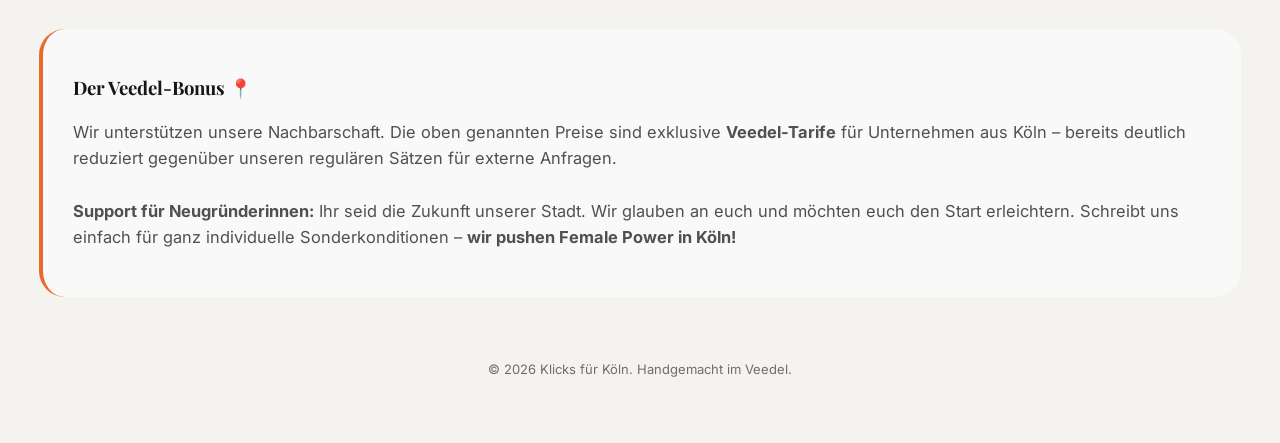
==== commit 65991e9b: "Replace header brand text with Logo.svg" ====
--- a/angebote.html
+++ b/angebote.html
@@ -101,7 +101,7 @@
 
 <header class="site-header">
 <div class="header-inner">
-<a href="index.html" class="brand">Klicks für Köln</a>
+<a href="index.html" class="brand"><img src="Logo.svg" alt="Klicks für Köln" class="brand-logo" /></a>
 <nav class="desktop-nav">
 <a href="index.html">Home</a>
 <a href="angebote.html" style="border-bottom: 2px solid var(--orange)">Angebote</a>
--- a/styles.css
+++ b/styles.css
@@ -1,16 +1,27 @@
 :root {
 /* Colors */
---bg: #f4f1e9;
---bg-soft: #efebe1;
+--bg: var(--color-offwhite);
+--bg-soft: var(--color-soft);
 --surface: #e9e3d7;
 --surface-2: #dfd7ca;
 
---green-950: #243527;
---green-900: #2a3d2f;
---green-850: #324734;
---green-800: #39513b;
---green-700: #4d654f;
---green-500: #72866f;
+--color-navy: #141827;
+--color-dark-section-gradient: linear-gradient(
+180deg,
+#101624 0%,
+#141d31 42%,
+#1b2638 72%,
+#25313a 100%
+);
+--color-offwhite: #f7f4ec;
+--color-soft: #f3f1ec;
+
+--green-950: #111827;
+--green-900: #141f36;
+--green-850: #1b2a47;
+--green-800: #24365c;
+--green-700: #314974;
+--green-500: #5e7094;
 
 --text: #161616;
 --text-soft: #505050;
@@ -31,7 +42,7 @@
 /* Layout */
 --page-pad-x: clamp(1.125rem, 1rem + 1.8vw, 2.625rem);
 --container: 82.5rem;
---header-height: 5.25rem;
+--header-height: 7.4rem;
 
 /* Fluid spacing */
 --space-1: clamp(0.5rem, 0.45rem + 0.15vw, 0.75rem);
@@ -116,10 +127,10 @@
 top: 0;
 z-index: 1000;
 min-height: var(--header-height);
-background: rgba(42, 61, 47, 0.97);
+background: rgba(247, 244, 236, 0.94);
 backdrop-filter: blur(0.625rem);
 -webkit-backdrop-filter: blur(0.625rem);
-border-bottom: 1px solid rgba(255, 255, 255, 0.06);
+border-bottom: 1px solid rgba(20, 24, 39, 0.12);
 }
 
 .header-inner {
@@ -133,12 +144,18 @@
 }
 
 .brand {
-font-family: "Inter", sans-serif;
-font-size: clamp(1.5rem, 1.15rem + 1vw, 2rem);
-font-weight: 700;
-letter-spacing: 0.01em;
-color: var(--white-soft);
+display: inline-flex;
+align-items: center;
+line-height: 0;
+color: var(--color-navy);
 white-space: nowrap;
+}
+
+.brand-logo {
+height: clamp(1.85rem, 1.45rem + 1.3vw, 2.45rem);
+width: auto;
+display: block;
+object-fit: contain;
 }
 
 .desktop-nav {
@@ -148,7 +165,7 @@
 }
 
 .desktop-nav a {
-color: rgba(248, 246, 240, 0.9);
+color: rgba(20, 24, 39, 0.86);
 font-size: var(--text-sm);
 letter-spacing: 0.01em;
 transition: opacity 0.2s ease;
@@ -198,12 +215,12 @@
 height: 0.125rem;
 margin-left: auto;
 border-radius: 999rem;
-background: var(--white-soft);
+background: var(--color-navy);
 }
 
 .mobile-menu {
 display: none;
-background: var(--green-950);
+background: var(--color-offwhite);
 border-top: 1px solid rgba(255, 255, 255, 0.08);
 }
 
@@ -226,7 +243,7 @@
 background: none;
 text-align: left;
 padding: 0.9375rem 0;
-color: var(--white-soft);
+color: var(--color-navy);
 font-size: 1.04rem;
 border-bottom: 1px solid rgba(255, 255, 255, 0.1);
 }
@@ -238,111 +255,193 @@
 }
 
 /* ==========================================================================
-HERO SECTION & GRAPHIC (Master-Code)
+HERO SECTION & GRAPHIC
 ========================================================================== */
 
 .hero {
-position: relative;
-overflow: visible;
-background: var(--bg);
-/* Oben fast auf Null (0.5rem), unten kompakt */
-padding-block: 3.5rem 0.5rem !important;
+  position: relative;
+  overflow: visible;
+  background: var(--color-dark-section-gradient);
+  padding-block: clamp(2rem, 5vw, 4rem) clamp(2rem, 5vw, 4rem);
 }
 
 .hero-single {
-position: relative;
-width: min(100% - (2 * var(--page-pad-x)), var(--container));
-margin-inline: auto;
-padding-bottom: 0 !important;
-margin-bottom: 0 !important;
+  position: relative;
+  width: min(100% - (2 * var(--page-pad-x)), var(--container));
+  margin-inline: auto;
+  padding-top: 0;
+  padding-bottom: 0;
+  margin-bottom: 0;
+  z-index: 1;
 }
 
 .hero h1 {
-margin: 0 auto;
-font-family: "Inter", sans-serif;
-font-weight: 700;
-font-size: clamp(3.2rem, 11vw, 4.8rem);
-line-height: 1.02 !important;
-letter-spacing: 0.02em !important;
-text-align: center; /* Harmonisch zur zentrierten Grafik auf Mobil */
-max-width: 9ch;
-text-transform: none;
+  position: relative;
+  z-index: 2;
+  margin: 0 auto;
+  font-family: "Inter", sans-serif;
+  font-weight: 700;
+  font-size: clamp(3.2rem, 11vw, 4.8rem);
+  line-height: 1.02;
+  letter-spacing: 0.02em;
+  text-align: center;
+  max-width: 9ch;
+  text-transform: none;
 }
 
 .hero h1 br {
-display: block;
-content: "";
-margin-top: 0.14em;
-}
-
-/* --- Responsive Anpassungen ab Tablet/Desktop (768px) --- */
+  display: block;
+  content: "";
+  margin-top: 0.14em;
+}
+
+/* ==========================================================================
+HERO GRAPHIC
+========================================================================== */
+
+.hero-graphic {
+  position: relative;
+  z-index: 1;
+  width: 100%;
+  margin: clamp(0.75rem, 3vw, 1.5rem) auto 0;
+  display: flex;
+  justify-content: center;
+  align-items: flex-start;
+  pointer-events: none;
+}
+
+.hero-graphic-svg {
+  display: block;
+  width: 100%;
+  height: auto;
+  object-fit: contain;
+}
+
+.mobile-only {
+  display: block;
+  max-width: 380px;
+  margin-inline: auto;
+}
+
+.desktop-only {
+  display: none !important;
+}
+
+/* ==========================================================================
+HERO MESSAGE / CTA
+========================================================================== */
+
+.hero-message {
+  position: relative;
+  z-index: 2;
+  width: min(100%, 760px);
+  margin-top: clamp(1.1rem, 3vw, 2rem);
+  margin-inline: auto;
+  text-align: center;
+}
+
+.hero-message h2,
+.hero-message .hero-message-title {
+  margin: 0 0 clamp(1.1rem, 2vw, 1.6rem);
+  font-size: clamp(2rem, 6vw, 3rem);
+  line-height: 1.14;
+  font-weight: 700;
+  color: var(--color-text-invert, #fff);
+}
+
+.hero-message p,
+.hero-message .hero-message-subline {
+  margin: 0 auto;
+  max-width: 680px;
+  font-size: clamp(1.1rem, 3.8vw, 1.35rem);
+  line-height: 1.5;
+  color: var(--color-text-invert-muted, rgba(255, 255, 255, 0.86));
+}
+
+.hero-actions,
+.hero-message .cta-row,
+.hero-message .hero-cta-row {
+  display: flex;
+  flex-direction: column;
+  align-items: center;
+  gap: clamp(0.9rem, 3vw, 1.25rem);
+  margin-top: clamp(2.4rem, 5vw, 3.6rem);
+}
+
+/* ==========================================================================
+DESKTOP HERO MESSAGE
+========================================================================== */
+
 @media (min-width: 768px) {
-.hero {
-/* Dein ursprüngliches Fluid-Spacing für Desktop */
-padding-block: clamp(4.5rem, 3rem + 4vw, 7rem) clamp(9rem, 8rem + 8vw, 14rem);
-}
-
-.hero h1 {
-text-align: left; /* Klassischer Desktop-Look */
-margin: 0;
-}
+  .hero-message {
+    width: min(100%, 980px);
+    margin-top: clamp(0.65rem, 1vw, 1.2rem);
+    margin-left: clamp(4.5rem, 8vw, 8rem);
+    margin-right: auto;
+    text-align: left;
+  }
+
+  .hero-message h2,
+  .hero-message .hero-message-title {
+    max-width: 980px;
+    font-size: clamp(2.8rem, 3.8vw, 4.6rem);
+    line-height: 1.1;
+    margin-bottom: clamp(1.25rem, 1.8vw, 2rem);
+  }
+
+  .hero-message p,
+  .hero-message .hero-message-subline {
+    margin-left: 0;
+    margin-right: 0;
+    max-width: 860px;
+    font-size: clamp(1.35rem, 1.65vw, 1.85rem);
+    line-height: 1.45;
+  }
+
+  .hero-actions,
+  .hero-message .cta-row,
+  .hero-message .hero-cta-row {
+    flex-direction: row;
+    justify-content: flex-start;
+    align-items: center;
+    gap: clamp(1rem, 1.5vw, 1.5rem);
+    margin-top: clamp(3rem, 4vw, 4.75rem);
+  }
 }
 
 /* ==========================================================================
-HERO GRAPHIC CONTAINER (Das Herzstück)
+GRAPHIC VISIBILITY
 ========================================================================== */
 
-.hero-graphic {
-width: 100%;
-margin: 0 auto;
-padding-top: 0 !important;
-margin-top: -15px !important; /* Zieht das SVG näher an die Headline */
-max-height: 600px;
-display: flex;
-justify-content: center;
-align-items: flex-start;
-}
-
-.hero-graphic-svg {
-width: 100%;
-height: auto;
-}
-
-/* Sichtbarkeit steuern */
 .mobile-only {
-display: block;
-max-width: 380px; /* Ein klein wenig schmaler macht die ganze Einheit "höher" */
-margin: 0 auto;
+  display: block;
+  width: 100%;
+  max-width: 380px;
+  margin-inline: auto;
 }
 
 .desktop-only {
-display: none !important;
-}
+  display: none;
+}
+
+/* ==========================================================================
+DESKTOP GRAPHIC
+========================================================================== */
 
 @media (min-width: 768px) {
-.mobile-only {
-display: none !important;
-}
-.desktop-only {
+
+  .mobile-only {
+    display: none !important;
+  }
+
+  .desktop-only {
     display: block !important;
-    /* Von 1200px auf 1560px erhöht (+30%) */
-    max-width: 1560px; 
-    /* Optional: Falls die Grafik zu weit nach rechts rutscht */
-    margin-inline: auto; 
-  }
-
-  .hero-graphic {
-    padding-top: 50px !important;
-    /* Von 700px auf 950px erhöht, damit Platz für die Skalierung ist */
-    max-height: 950px; 
-    /* WICHTIG: Erlaubt dem Container, breiter als der Standard-Content zu sein */
-    width: 130%; 
-    margin-left: -15%; /* Zentriert die überbreite Grafik wieder */
-  }
-}
-
-
-
+    width: 100%;
+    max-width: 1560px;
+    margin-inline: auto;
+  }
+
+}
 
 /* ==========================================================================
 MOBILE PILOT OFFER BLOCK
@@ -351,16 +450,16 @@
 
 .pilot-offer {
 display: block;
-padding: 0 1.25rem 2.5rem;
-margin-top: -0.5rem;
+padding: 3.75rem 1.25rem 3.75rem;
+margin-top: 0;
 }
 
 .pilot-offer__inner {
-background: #f6f2ea;
-border: 1px solid rgba(22, 22, 22, 0.06);
+background: linear-gradient(180deg, var(--color-offwhite) 0%, #fffdf8 100%);
+border: 1px solid rgba(20, 24, 39, 0.14);
 border-radius: 1.5rem;
-padding: 1.3rem 1.2rem 1.35rem;
-box-shadow: 0 10px 30px rgba(0, 0, 0, 0.04);
+padding: 1.45rem 1.25rem 1.45rem;
+box-shadow: 0 26px 56px rgba(20, 24, 39, 0.2);
 }
 
 .pilot-offer__eyebrow {
@@ -393,10 +492,11 @@
 
 .pilot-offer__list {
 list-style: none;
-margin: 0 0 1.15rem;
+margin: 0 0 1.25rem;
 padding: 0;
 display: grid;
 gap: 0.65rem;
+grid-template-columns: 1fr;
 }
 
 .pilot-offer__list li {
@@ -416,7 +516,7 @@
 width: 0.42rem;
 height: 0.42rem;
 border-radius: 50%;
-background: var(--green-900);
+background: var(--color-navy);
 }
 
 .pilot-offer__button {
@@ -428,7 +528,7 @@
 padding: 0.95rem 1.2rem;
 border: none;
 border-radius: 999rem;
-background: var(--green-900);
+background: var(--orange);
 color: #fff;
 font-family: "Inter", sans-serif;
 font-size: 1rem;
@@ -439,16 +539,196 @@
 
 .pilot-offer__button:hover,
 .pilot-offer__button:active {
-background: var(--green-800);
+background: #c85d24;
 transform: translateY(-1px);
 }
 
-/* Nur mobil sichtbar */
+
+.pilot-offer__actions {
+display: flex;
+justify-content: center;
+}
+
+.pilot-offer__actions .pilot-offer__button {
+width: min(100%, 18rem);
+}
+
 @media (min-width: 768px) {
 .pilot-offer {
-display: none;
-}
-}
+padding: 5rem 2rem 5rem;
+margin-top: 0;
+}
+
+.pilot-offer__inner {
+max-width: 70rem;
+margin-inline: auto;
+padding: 1.8rem 2rem;
+}
+
+.pilot-offer__list {
+grid-template-columns: 1fr;
+max-width: 34rem;
+}
+}
+
+.usp-section {
+padding-block: clamp(5rem, 9vw, 9rem);
+background: var(--color-dark-section-gradient);
+}
+
+.usp-section .section-kicker, .usp-section h2, .usp-section__lead, .usp-section__intro {
+color: #f8f7f3;
+}
+
+.usp-section__container {
+display: grid;
+gap: 1.25rem;
+max-width: 78rem;
+}
+
+.usp-section h2 {
+font-size: clamp(2.3rem, 2rem + 2vw, 3.4rem);
+line-height: 1.02;
+}
+
+.usp-section__lead {
+margin: 0;
+font-size: clamp(1.35rem, 1.05rem + 0.95vw, 1.85rem);
+font-weight: 600;
+line-height: 1.45;
+max-width: 52rem;
+color: rgba(248, 247, 243, 0.9);
+}
+
+.usp-section__intro {
+margin: 0.25rem 0 0;
+max-width: 46rem;
+line-height: 1.75;
+color: rgba(248, 247, 243, 0.83);
+}
+
+.usp-carousel-controls {
+display: flex;
+justify-content: flex-end;
+gap: 0.75rem;
+margin-top: 1rem;
+}
+
+.usp-nav {
+width: 2.8rem;
+height: 2.8rem;
+border-radius: 999rem;
+border: 1px solid rgba(248,247,243,0.35);
+background: rgba(248,247,243,0.08);
+color: #fff;
+font-size: 1.4rem;
+line-height: 1;
+}
+
+.usp-nav:hover {
+background: rgba(248,247,243,0.18);
+}
+
+.usp-grid {
+margin-top: 2.2rem;
+display: grid;
+grid-auto-flow: column;
+grid-auto-columns: minmax(17rem, 24rem);
+overflow-x: auto;
+gap: 1.25rem;
+padding-bottom: 0.75rem;
+scroll-snap-type: x proximity;
+}
+.usp-grid::-webkit-scrollbar{height:10px;}
+.usp-grid::-webkit-scrollbar-track{background:rgba(255,255,255,0.14);border-radius:999rem;}
+.usp-grid::-webkit-scrollbar-thumb{background:#2ec4a7;border-radius:999rem;}
+
+.usp-card {
+background: #f8f7f3;
+border: 1px solid rgba(20,24,39,0.1);
+border-radius: 1.25rem;
+padding: 1.7rem;
+min-height: 11.25rem;
+box-shadow: 0 16px 34px rgba(4,8,18,0.18);
+scroll-snap-align: start;
+position: relative;
+}
+.usp-card::before{content:"";position:absolute;top:1rem;right:1rem;width:1.4rem;height:1.4rem;border-radius:0.4rem;border:1px dashed rgba(20,24,39,0.25);}
+.usp-card h3 { margin:0 0 0.7rem; font-size:1.18rem; }
+.usp-card p { margin:0; color:var(--text-soft); line-height:1.65; }
+
+@media (min-width: 900px) {
+.usp-section__container {
+ gap: 1.5rem;
+}
+}
+
+.about-layout {
+display: grid;
+grid-template-columns: 1fr;
+gap: 1.75rem;
+align-items: center;
+grid-template-areas:
+"kicker"
+"portrait"
+"content";
+}
+.about-kicker { grid-area: kicker; }
+.about-content { grid-area: content; }
+.about-portrait-wrap { grid-area: portrait; }
+
+.about-portrait-wrap {
+display: flex;
+justify-content: center;
+text-decoration: none;
+}
+
+.about-portrait {
+width: clamp(180px, 22vw, 220px);
+height: clamp(220px, 26vw, 280px);
+object-fit: cover;
+border-radius: 1.4rem;
+box-shadow: 0 10px 30px rgba(0,0,0,0.08);
+}
+
+.about-say-hi {
+display: inline-flex;
+margin-top: 1rem;
+color: #ffffff;
+font-weight: 600;
+text-decoration: none;
+border-bottom: 1px solid currentColor;
+padding-bottom: 0.1rem;
+}
+
+@media (min-width: 860px) {
+.about-layout {
+grid-template-columns: 1fr 320px;
+grid-template-areas:
+"kicker portrait"
+"content portrait";
+gap: 3rem;
+}
+.about-portrait-wrap {
+justify-content: flex-start;
+}
+}
+
+@media (max-width: 768px) {
+.about-layout {
+grid-template-columns: 1fr;
+}
+
+.about-content {
+text-align: center;
+}
+
+.about-portrait-wrap {
+order: -1;
+justify-content: center;
+}
+}
+
 
 /* ==========================================================================
 SECTION 2 (SERVICES) & ÜBERGÄNGE
@@ -459,6 +739,7 @@
 }
 
 .services {
+background: #fff;
 /* Zieht die Sektion auf Mobil näher an die Grafik ran */
 margin-top: 1rem !important;
 }
@@ -668,6 +949,10 @@
 
 /* Process */
 
+.process {
+background: var(--color-soft);
+}
+
 .process-center {
 width: min(100% - (2 * var(--page-pad-x)), 61.25rem);
 margin-inline: auto;
@@ -728,6 +1013,8 @@
 
 .about-statement {
 padding-block: clamp(6rem, 10vw, 10rem);
+background: var(--color-dark-section-gradient);
+color: #f8f7f3;
 }
 
 /*.about-statement .container {
@@ -942,38 +1229,26 @@
 right: clamp(1rem, 0.8rem + 0.8vw, 1.375rem);
 bottom: clamp(1rem, 0.8rem + 0.8vw, 1.375rem);
 z-index: 1200;
-min-height: 4rem;
-padding-inline: 1.5rem;
-border: none;
-border-radius: var(--radius-pill);
-background: var(--orange);
+display: inline-flex;
+align-items: center;
+justify-content: center;
+width: clamp(4.5rem, 4rem + 1.5vw, 6rem);
+height: clamp(4.5rem, 4rem + 1.5vw, 6rem);
+border-radius: 50%;
+background: #25d366;
 color: #fff;
-font-weight: 700;
-font-size: 1rem;
-box-shadow: 0 18px 36px rgba(214, 109, 48, 0.26);
+box-shadow: 0 14px 32px rgba(37, 211, 102, 0.3);
 animation: pulseProjectBtn 2s ease-in-out infinite;
 transition: opacity 0.3s ease, transform 0.3s ease;
 opacity: 1;
 transform: none;
 visibility: visible;
-}
-
-.floating-project-btn::before,
-.floating-project-btn::after {
-content: "";
-position: absolute;
-inset: 0;
-border-radius: inherit;
-border: 1px solid rgba(120, 120, 120, 0.24);
-pointer-events: none;
-}
-
-.floating-project-btn::before {
-animation: pulseRing 1.8s ease-out infinite;
-}
-
-.floating-project-btn::after {
-animation: pulseRing 1.8s ease-out 0.55s infinite;
+text-decoration: none;
+}
+
+.floating-project-btn svg {
+width: 52%;
+height: 52%;
 }
 
 @media (max-width: 767px) {
@@ -983,23 +1258,13 @@
 transition: opacity 0.4s ease;
 }
 }
+
 @keyframes pulseProjectBtn {
 0%, 100% {
 transform: scale(1);
 }
 50% {
 transform: scale(1.07);
-}
-}
-
-@keyframes pulseRing {
-0% {
-transform: scale(1);
-opacity: 0.32;
-}
-100% {
-transform: scale(1.55);
-opacity: 0;
 }
 }
 
@@ -1218,11 +1483,10 @@
 }
 
 .floating-project-btn {
-right: 1rem;
+right: 2.8rem;
 bottom: 5.5rem;
-min-height: 3.25rem;
-padding-inline: 1.1rem;
-font-size: 0.95rem;
+width: clamp(4.8rem, 4.2rem + 1.2vw, 6.2rem);
+height: clamp(4.8rem, 4.2rem + 1.2vw, 6.2rem);
 }
 
 .footer-inner {
@@ -1355,7 +1619,7 @@
 
 /* Highlight für das Premium-Paket */
 .offer-card.premium {
-background: var(--green-900);
+background: var(--color-navy);
 color: var(--white-soft) !important;
 border: none;
 }
@@ -1443,3 +1707,575 @@
 letter-spacing: 0.05em;
 white-space: nowrap;
 }
+
+
+.hero-graphic-svg #headline path,
+.hero-graphic-svg #headline-mobil path {
+fill: #f5f3ef !important;
+}
+
+/* Premium refresh adjustments */
+:root {
+  --color-offwhite: #f5f3ef;
+  --color-soft: #f3f1ec;
+  --orange: #e86a2c;
+  --orange-dark: #c95821;
+}
+
+.hero,
+.hero h1,
+.usp-section .section-kicker,
+.usp-section h2,
+.usp-section__lead,
+.usp-section__intro {
+  color: #f5f3ef;
+}
+
+.hero h1 {
+  font-weight: 650;
+  letter-spacing: 0.012em !important;
+}
+
+.section-kicker {
+  color: rgba(232, 106, 44, 0.8);
+}
+
+.section {
+  padding-block: clamp(5rem, 7vw, 9rem);
+}
+
+.usp-section__container {
+  gap: 1.5rem;
+  max-width: 86rem;
+}
+
+.usp-carousel-controls {
+  margin-top: 1.25rem;
+}
+
+.usp-nav {
+  width: 3rem;
+  height: 3rem;
+  border: 1px solid rgba(245, 243, 239, 0.45);
+  background: #f5f3ef;
+  color: #141827;
+  box-shadow: 0 10px 24px rgba(0, 0, 0, 0.12);
+}
+
+.usp-grid {
+  margin-top: 2rem;
+  grid-auto-flow: column;
+  grid-auto-columns: minmax(24rem, 32rem);
+  overflow-x: auto;
+  overflow-y: hidden;
+  gap: 2.2rem;
+  padding: 0.3rem 0.2rem 0.8rem;
+  scroll-behavior: smooth;
+  scroll-snap-type: x mandatory;
+}
+
+.usp-card {
+  background: #fbfbfa;
+  border-radius: 1.1rem;
+  padding: 2.5rem;
+  min-height: 9.5rem;
+  box-shadow: 0 10px 30px rgba(0, 0, 0, 0.08);
+}
+
+.usp-card::before {
+  top: 1.1rem;
+  left: 1.1rem;
+  right: auto;
+  width: 1.9rem;
+  height: 1.9rem;
+  border-radius: 0.5rem;
+  border: 1px solid rgba(20, 24, 39, 0.22);
+  background: rgba(232, 106, 44, 0.08);
+}
+
+.usp-card h3 { margin-top: 1.5rem; }
+
+.usp-scrollbar-wrap {
+  margin-top: 1rem;
+  padding-right: 0.25rem;
+}
+
+.usp-scrollbar {
+  width: 100%;
+  appearance: none;
+  height: 10px;
+  border-radius: 999rem;
+  background: linear-gradient(to right, var(--orange) 0%, var(--orange) var(--scroll-progress, 0%), #d9d9d9 var(--scroll-progress, 0%), #d9d9d9 100%);
+  outline: none;
+}
+
+.usp-scrollbar::-webkit-slider-thumb {
+  appearance: none;
+  width: 20px;
+  height: 20px;
+  border-radius: 50%;
+  background: var(--orange);
+  border: 2px solid #fff;
+}
+
+.usp-scrollbar::-moz-range-thumb {
+  width: 20px;
+  height: 20px;
+  border-radius: 50%;
+  background: var(--orange);
+  border: 2px solid #fff;
+}
+
+.about-layout { gap: clamp(1.5rem, 2.8vw, 2.5rem); }
+.about-statement h2 { font-size: clamp(1.95rem, 1.7rem + 1.2vw, 2.55rem); }
+.about-subtext { color: rgba(245, 243, 239, 0.9); line-height: 1.85; }
+
+.about-portrait {
+  width: clamp(220px, 28vw, 320px);
+  height: clamp(280px, 34vw, 390px);
+  box-shadow: 0 12px 40px rgba(0,0,0,0.15);
+}
+
+@media (min-width: 860px) {
+  .about-layout {
+    grid-template-columns: minmax(0, 1fr) 360px;
+    gap: 1.8rem;
+  }
+}
+
+@media (min-width: 1100px) {
+  .usp-grid { grid-auto-columns: minmax(26rem, 34rem); gap: 2.4rem; }
+}
+
+
+/* ===== Targeted UI polish: header + CTA + USP mobile/desktop ===== */
+.site-header {
+  transition: transform 320ms ease, background-color 220ms ease, box-shadow 220ms ease;
+  will-change: transform;
+}
+
+.site-header.is-hidden {
+  transform: translateY(-102%);
+}
+
+@media (max-width: 767px) {
+  .site-header {
+    min-height: clamp(3.6rem, 9.5vw, 4.15rem);
+  }
+
+  .header-inner {
+    min-height: clamp(3.6rem, 9.5vw, 4.15rem);
+  }
+
+  .menu-toggle {
+    width: 2.7rem;
+    height: 2.7rem;
+  }
+
+  .pilot-offer {
+    padding: 4.8rem 1.25rem 4.8rem;
+  }
+
+  .usp-section {
+    padding-block: clamp(4.5rem, 12vw, 6rem);
+  }
+
+  .usp-carousel-controls {
+    margin-top: 0.8rem;
+    justify-content: flex-start;
+    gap: 0.6rem;
+    transform: translate(-0.15rem, 0.35rem);
+  }
+
+  .usp-nav {
+    width: 2.7rem;
+    height: 2.7rem;
+    border: 1px solid rgba(245, 243, 239, 0.3);
+    background: rgba(245, 243, 239, 0.94);
+    box-shadow: 0 8px 22px rgba(0, 0, 0, 0.18);
+  }
+
+  .usp-grid {
+    margin-top: 1.25rem;
+    grid-auto-columns: minmax(17.4rem, 86vw);
+    gap: 1rem;
+    padding-bottom: 0.3rem;
+  }
+
+  .usp-grid::-webkit-scrollbar {
+    display: none;
+  }
+
+  .usp-card {
+    padding: 1.3rem 1.1rem 1.25rem;
+    min-height: 9.2rem;
+  }
+
+  .usp-card h3 {
+    margin-top: 1.35rem;
+    margin-bottom: 0.5rem;
+    font-size: 1.08rem;
+    font-weight: 700;
+    line-height: 1.25;
+  }
+
+  .usp-card p {
+    font-size: 0.96rem;
+    line-height: 1.52;
+  }
+}
+
+.usp-section .section-kicker,
+.usp-section__lead {
+  color: var(--orange);
+}
+
+.usp-scrollbar-wrap {
+  margin-top: 1.1rem;
+}
+
+.usp-scrollbar {
+  height: 0.62rem;
+  border-radius: 999rem;
+  background: linear-gradient(
+    to right,
+    var(--orange) 0%,
+    var(--orange) var(--scroll-progress, 0%),
+    rgba(248, 247, 243, 0.32) var(--scroll-progress, 0%),
+    rgba(248, 247, 243, 0.32) 100%
+  );
+}
+
+.usp-scrollbar::-webkit-slider-thumb {
+  width: 1.1rem;
+  height: 1.1rem;
+  border: 2px solid #fff;
+  box-shadow: 0 0 0 2px rgba(232, 106, 44, 0.3);
+}
+
+.usp-scrollbar::-moz-range-thumb {
+  width: 1.1rem;
+  height: 1.1rem;
+  border: 2px solid #fff;
+  box-shadow: 0 0 0 2px rgba(232, 106, 44, 0.3);
+}
+
+@media (min-width: 768px) {
+  .pilot-offer {
+    padding: 5.8rem 2rem;
+  }
+
+  .pilot-offer__inner {
+    max-width: 64rem;
+    display: grid;
+    grid-template-columns: minmax(0, 1fr);
+    gap: 0.45rem;
+  }
+
+  .pilot-offer__actions .pilot-offer__button {
+    width: min(75%, 13.5rem);
+    background: #10233f;
+    border: 1px solid rgba(37, 211, 102, 0.75);
+    box-shadow: 0 0 0 2px rgba(37, 211, 102, 0.18), 0 8px 22px rgba(0, 0, 0, 0.18);
+  }
+
+  .pilot-offer__button:hover,
+  .pilot-offer__button:active {
+    background: #132a4a;
+  }
+}
+
+/* 2026-05 UI cleanup: USP slider + CTA + about signature */
+.usp-section__container {
+  gap: clamp(1.4rem, 2.2vw, 2rem);
+}
+
+.usp-carousel-controls {
+  margin-top: 1.35rem;
+  justify-content: flex-start;
+  transform: translate(-0.35rem, 0.4rem);
+}
+
+.usp-nav {
+  background: rgba(245, 243, 239, 0.9);
+  border: 1px solid rgba(20, 24, 39, 0.2);
+  box-shadow: 0 10px 22px rgba(0, 0, 0, 0.14);
+}
+
+.usp-grid {
+  margin-top: 1.8rem;
+  padding-bottom: 0.2rem;
+  scrollbar-width: none;
+}
+
+.usp-grid::-webkit-scrollbar {
+  display: none;
+}
+
+.usp-scrollbar-wrap {
+  margin-top: 1.8rem;
+  margin-bottom: 0.35rem;
+}
+
+.usp-scrollbar {
+  background: linear-gradient(
+    to right,
+    #f26522 0%,
+    #f26522 var(--scroll-progress, 0%),
+    rgba(248, 247, 243, 0.32) var(--scroll-progress, 0%),
+    rgba(248, 247, 243, 0.32) 100%
+  );
+}
+
+.usp-scrollbar::-webkit-slider-thumb,
+.usp-scrollbar::-moz-range-thumb {
+  background: #f26522;
+  box-shadow: 0 0 0 2px rgba(242, 101, 34, 0.3);
+}
+
+.pilot-offer__actions .pilot-offer__button {
+  width: min(100%, 14rem);
+  background: var(--orange);
+  border: none;
+  box-shadow: 0 10px 24px rgba(20, 24, 39, 0.2);
+}
+
+.about-signature {
+  margin-top: 1.45rem;
+  color: #f26522;
+  font-style: italic;
+  font-family: "Playfair Display", "Inter", serif;
+  font-size: 1.18rem;
+  letter-spacing: 0.01em;
+  transform: rotate(-1.5deg);
+  transform-origin: left center;
+}
+
+@media (max-width: 767px) {
+  .usp-carousel-controls {
+    transform: translate(-0.25rem, 0.45rem);
+  }
+
+  .usp-grid {
+    margin-top: 1.55rem;
+  }
+
+  .usp-scrollbar-wrap {
+    margin-top: 1.45rem;
+  }
+}
+
+/* 2026-05 targeted mobile fixes: USP slider, header/hero color, CTA flow, about text */
+:root {
+  --system-offwhite: #eef0f2;
+  --system-header-bg: #eef1f4;
+  --system-beige-soft: #ded8cb;
+}
+
+.site-header {
+  background: var(--system-header-bg);
+}
+
+.brand,
+.desktop-nav a,
+.mobile-nav a {
+  color: var(--blue-dark);
+}
+
+.menu-toggle span {
+  background: var(--blue-dark);
+}
+
+.hero-graphic-svg #headline path,
+.hero-graphic-svg #headline-mobil path {
+  fill: var(--system-offwhite);
+}
+
+.usp-section__lead { color: var(--system-beige-soft); }
+
+.pilot-offer {
+  background: var(--color-dark-section-gradient);
+  padding-inline: clamp(1rem, 4vw, 2rem);
+}
+
+.pilot-offer__inner {
+  max-width: min(920px, 100%);
+  background: rgba(255, 255, 255, 0.92);
+}
+
+.usp-card {
+  padding: 1.45rem 1.25rem 1.3rem;
+}
+
+.usp-card h3 {
+  margin-top: 1.65rem;
+  margin-bottom: 0.75rem;
+  line-height: 1.35;
+}
+
+.usp-card p {
+  line-height: 1.72;
+}
+
+.usp-scrollbar {
+  cursor: grab;
+  touch-action: pan-x;
+}
+
+.usp-scrollbar:active {
+  cursor: grabbing;
+}
+
+.about-content { text-align: left; }
+.about-statement h2 { text-align: center; }
+.about-subtext {
+  text-align: left;
+  max-width: 62ch;
+}
+.about-kicker {
+  margin-bottom: 0;
+  text-align: left;
+}
+
+@media (max-width: 767px) {
+  .menu-toggle {
+    display: inline-flex;
+    align-items: center;
+    justify-content: center;
+    z-index: 2;
+  }
+
+  .about-layout {
+    gap: clamp(1.5rem, 4vw, 2rem);
+    align-items: start;
+  }
+  .about-content {
+    text-align: left;
+  }
+  .about-portrait-wrap {
+    order: 0;
+    justify-content: flex-start;
+  }
+  .usp-card {
+    padding: 1.35rem 1.1rem 1.2rem;
+    min-height: 8.8rem;
+  }
+  .usp-card h3 {
+    margin-top: 1.45rem;
+    margin-bottom: 0.65rem;
+    font-size: 1.03rem;
+  }
+  .usp-card p {
+    font-size: 0.94rem;
+    line-height: 1.62;
+  }
+}
+
+/* Hero message and CTAs */
+.hero-message {
+  position: relative;
+  z-index: 2;
+  margin-top: clamp(0.25rem, 0.9vw, 0.8rem);
+  text-align: center;
+  display: grid;
+  gap: 1.05rem;
+}
+
+.hero-subline {
+  margin: 0;
+  color: rgba(238, 240, 242, 0.94);
+  font-size: clamp(1.02rem, 1.8vw, 1.32rem);
+  line-height: 1.45;
+  letter-spacing: 0.005em;
+  font-weight: 500;
+}
+
+.hero-benefit {
+  margin: 0;
+  color: rgba(238, 240, 242, 0.82);
+  font-size: clamp(0.9rem, 1.25vw, 1rem);
+  line-height: 1.5;
+  margin-top: clamp(0.55rem, 1.2vw, 0.9rem);
+}
+
+.hero-benefit-check {
+  color: var(--orange);
+  font-weight: 700;
+}
+
+.hero-actions {
+  display: flex;
+  flex-wrap: wrap;
+  gap: 0.8rem 1rem;
+  justify-content: center;
+  align-items: center;
+  margin-top: clamp(0.7rem, 1.4vw, 1rem);
+}
+
+.hero-primary-cta {
+  border: 1px solid transparent;
+  background: var(--orange);
+  color: #fff;
+  box-shadow: 0 12px 24px rgba(215, 108, 47, 0.26);
+}
+
+.hero-primary-cta:hover,
+.hero-primary-cta:focus-visible {
+  background: var(--orange-dark);
+}
+
+.hero-whatsapp-link {
+  display: inline-flex;
+  align-items: center;
+  gap: 0.45rem;
+  color: var(--system-offwhite);
+  font-weight: 500;
+  text-decoration: none;
+  border-bottom: 1px solid rgba(234, 235, 225, 0.35);
+  padding-bottom: 0.12rem;
+}
+
+.hero-whatsapp-link svg {
+  width: 0.95rem;
+  height: 0.95rem;
+  color: var(--orange);
+  flex: 0 0 auto;
+}
+
+.hero-whatsapp-link:hover,
+.hero-whatsapp-link:focus-visible {
+  border-bottom-color: var(--orange);
+}
+
+@media (min-width: 768px) {
+  .hero-message {
+    margin-top: clamp(1.5rem, 2.2vw, 2.5rem);
+  }
+
+  .hero-subline {
+    white-space: nowrap;
+  }
+}
+
+@media (max-width: 767px) {
+  .hero-message {
+    max-width: 33ch;
+    margin-inline: auto;
+    margin-top: clamp(1rem, 4.8vw, 1.7rem);
+    gap: 0.95rem;
+  }
+
+  .hero-subline {
+    line-height: 1.55;
+    max-width: 28ch;
+    margin-inline: auto;
+  }
+
+  .hero-benefit {
+    margin-top: 0.7rem;
+  }
+
+  .hero-actions {
+    margin-top: 0.95rem;
+  }
+}
